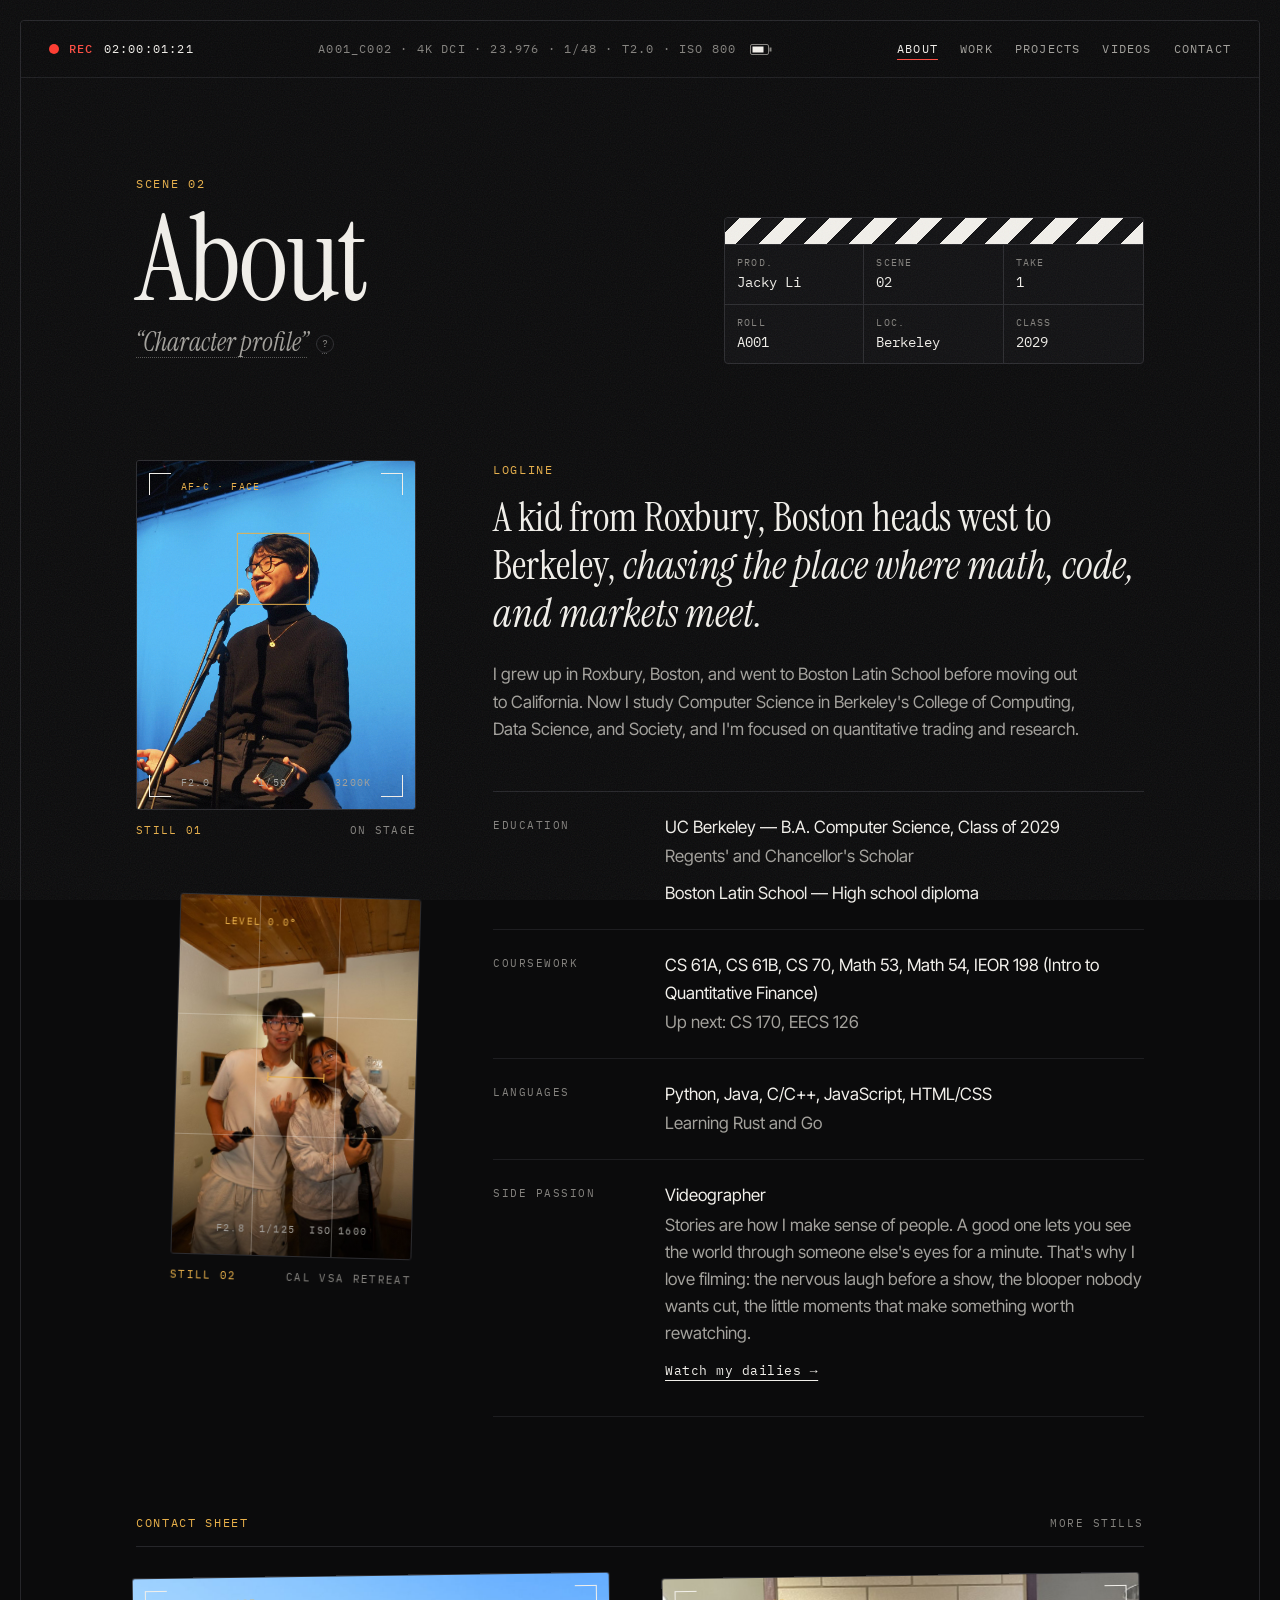
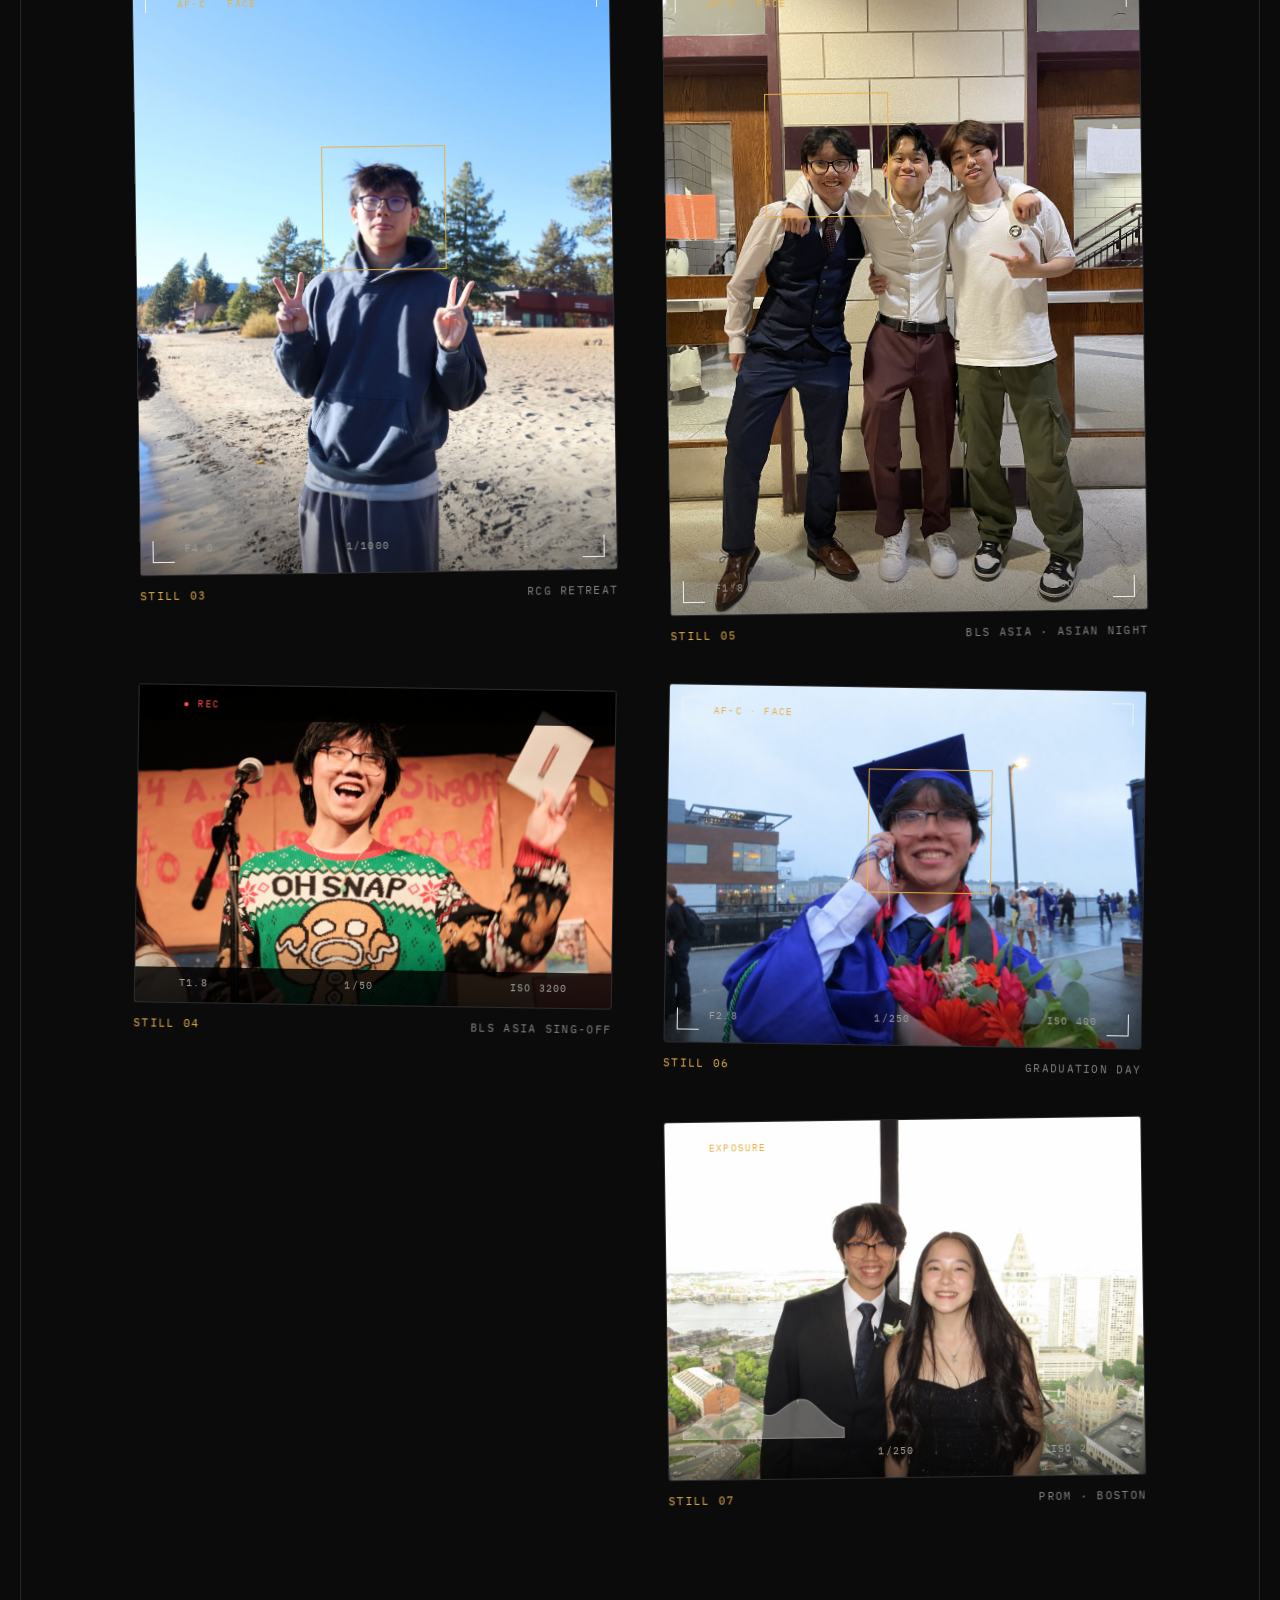
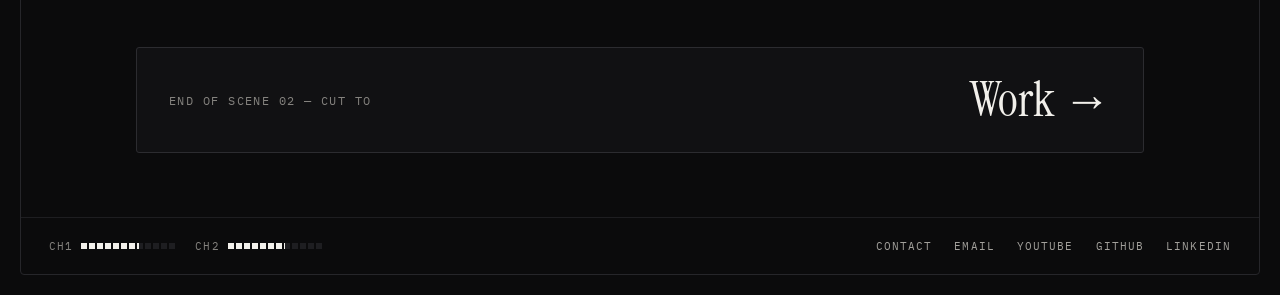
==== about/index.html @ 605c4c5b "Launch jackyhli.com" ====
<!doctype html>
<html lang="en">
<head>
<meta charset="utf-8">
<meta name="viewport" content="width=device-width, initial-scale=1">
<title>About — Jacky Li</title>
<meta name="description" content="Jacky Li — computer science at UC Berkeley, building toward quantitative trading through research, software, and markets.">
<link rel="canonical" href="https://jackyhli.com/about/">
<meta property="og:type" content="website">
<meta property="og:site_name" content="Jacky Li">
<meta property="og:title" content="About — Jacky Li">
<meta property="og:description" content="Jacky Li — computer science at UC Berkeley, building toward quantitative trading through research, software, and markets.">
<meta property="og:url" content="https://jackyhli.com/about/">
<meta property="og:image" content="https://jackyhli.com/assets/img/og.jpg">
<meta name="twitter:card" content="summary_large_image">
<meta name="theme-color" content="#0B0B0C">
<link rel="icon" href="/assets/img/favicon.svg" type="image/svg+xml">
<link rel="apple-touch-icon" href="/assets/img/apple-touch-icon.png">
<link rel="preload" href="/assets/fonts/instrument-serif-latin-400-normal.woff2" as="font" type="font/woff2" crossorigin>
<link rel="preload" href="/assets/fonts/inter-tight-latin-wght-normal.woff2" as="font" type="font/woff2" crossorigin>
<script>document.documentElement.classList.add("js")</script>
<link rel="stylesheet" href="/assets/css/style.css?v=66b57c6b">
<script src="/assets/js/photos.js?v=21fab1f3" defer></script>
<script src="/assets/js/dailies.js?v=c4d9ae60" defer></script>
<script src="/assets/js/main.js?v=ff65e62e" defer></script>
</head>
<body data-scene="02">
<a class="skip" href="#main">Skip to content</a>
<div class="playhead" aria-hidden="true"></div>
<div class="monitor">
<header class="hud hud-top">
<a class="rec" href="/" aria-label="Jacky Li, home"><span class="rec-dot" aria-hidden="true"></span><span class="rec-label">Rec</span><span class="tc" data-timecode aria-hidden="true">02:00:00:00</span></a>
<span class="hud-spec" aria-hidden="true">A001_C002 · 4K DCI · 23.976 · 1/48 · T2.0 · ISO 800 <svg width="22" height="11" viewBox="0 0 22 11" aria-hidden="true"><rect x="0.5" y="0.5" width="18" height="10" rx="1.5" fill="none" stroke="#85837F"></rect><rect x="19.5" y="3.5" width="2" height="4" fill="#85837F"></rect><rect x="2.5" y="2.5" width="11" height="6" fill="#F2F0EB"></rect></svg></span>
<nav class="nav" aria-label="Primary">
<a href="/about/" aria-current="page">About</a>
<a href="/work/">Work</a>
<a href="/projects/">Projects</a>
<a href="/videos/">Videos</a>
<a href="/contact/">Contact</a>
</nav>
<button class="menu-btn" type="button" data-menu-open aria-haspopup="dialog" aria-expanded="false"><span class="menu-icon" aria-hidden="true"></span>Menu</button>
</header>
<dialog class="scene-menu" data-menu aria-label="Site menu">
<div class="sm-bar">
<span class="sm-label"><span class="rec-dot" aria-hidden="true"></span>Scene select</span>
<button class="sm-close" type="button" data-menu-close>Close ✕</button>
</div>
<ul class="sm-list">
<li style="--i: 0"><a href="/"><span class="sm-num">01</span><span class="sm-title">Index</span><span class="sm-sub">Home</span><span class="sm-arrow" aria-hidden="true">→</span></a></li>
<li style="--i: 1"><a href="/about/" aria-current="page"><span class="sm-num">02</span><span class="sm-title">About</span><span class="sm-sub">Now playing</span><span class="sm-arrow" aria-hidden="true">→</span></a></li>
<li style="--i: 2"><a href="/work/"><span class="sm-num">03</span><span class="sm-title">Work</span><span class="sm-sub">Filmography</span><span class="sm-arrow" aria-hidden="true">→</span></a></li>
<li style="--i: 3"><a href="/projects/"><span class="sm-num">04</span><span class="sm-title">Projects</span><span class="sm-sub">Selected reels</span><span class="sm-arrow" aria-hidden="true">→</span></a></li>
<li style="--i: 4"><a href="/videos/"><span class="sm-num">05</span><span class="sm-title">Videos</span><span class="sm-sub">Dailies</span><span class="sm-arrow" aria-hidden="true">→</span></a></li>
<li style="--i: 5"><a href="/contact/"><span class="sm-num">06</span><span class="sm-title">Contact</span><span class="sm-sub">Call sheet</span><span class="sm-arrow" aria-hidden="true">→</span></a></li>
</ul>
<div class="sm-foot contact-links">
<a href="#" data-link="email">Email</a>
<a href="#" data-link="youtube">YouTube</a>
<a href="#" data-link="github">GitHub</a>
<a href="#" data-link="linkedin">LinkedIn</a>
</div>
</dialog>
<main class="page" id="main">
<div class="page-head">
<div>
<p class="kicker">Scene 02</p>
<h1 class="page-title">About</h1>
<p class="page-sub"><span class="term" tabindex="0" aria-describedby="def-character-profile">“Character profile”<span class="term-mark" aria-hidden="true">?</span></span><span class="term-def" role="tooltip" id="def-character-profile"><span class="term-head"><span class="term-word">char·ac·ter pro·file</span> <span class="term-pos">noun · film</span></span><span class="term-body">A writer's background sheet on a character: who they are, where they come from, and what drives them.</span></span></p>
</div>
<section class="slate" aria-label="Slate">
<div class="slate-clapper" aria-hidden="true"></div>
<dl class="slate-grid"><div><dt>Prod.</dt><dd>Jacky Li</dd></div><div><dt>Scene</dt><dd>02</dd></div><div><dt>Take</dt><dd>1</dd></div><div><dt>Roll</dt><dd>A001</dd></div><div><dt>Loc.</dt><dd>Berkeley</dd></div><div><dt>Class</dt><dd>2029</dd></div></dl>
</section>
</div>

<div class="section about-grid">
<div class="portrait-col" data-stills>
<figure class="still">
<div class="viewfinder">
<img src="/assets/img/portrait.jpg" alt="Jacky Li speaking into a microphone on stage" width="960" height="1200">
<div class="corners corners--sm" aria-hidden="true"><span></span><span></span><span></span><span></span></div>
<div class="focus-box" aria-hidden="true" style="left: 49%; top: 31%; width: 26%"></div>
<span class="vf-tag" aria-hidden="true">AF-C · Face</span>
<span class="vf-bar" aria-hidden="true"><span>F2.0</span><span>1/50</span><span>3200K</span></span>
</div>
<figcaption class="still-cap"><span>Still 01</span><span>On stage</span></figcaption>
</figure>
</div>

<div class="bio">
<p class="kicker">Logline</p>
<p class="logline">A kid from Roxbury, Boston heads west to Berkeley, <em>chasing the place where math, code, and markets meet.</em></p>
<p class="bio-body">I grew up in Roxbury, Boston, and went to Boston Latin School before moving out to California. Now I study Computer Science in Berkeley's College of Computing, Data Science, and Society, and I'm focused on quantitative trading and research.</p>

<div class="sheet" style="margin-top: 48px">
<div class="sheet-row">
<p class="label">Education</p>
<div>
<p>UC Berkeley — B.A. Computer Science, Class of 2029</p>
<p class="muted">Regents' and Chancellor's Scholar</p>
<p class="gap">Boston Latin School — High school diploma</p>
</div>
</div>
<div class="sheet-row">
<p class="label">Coursework</p>
<div>
<p>CS 61A, CS 61B, CS 70, Math 53, Math 54, IEOR 198 (Intro to Quantitative Finance)</p>
<p class="muted">Up next: CS 170, EECS 126</p>
</div>
</div>
<div class="sheet-row">
<p class="label">Languages</p>
<div>
<p>Python, Java, C/C++, JavaScript, HTML/CSS</p>
<p class="muted">Learning Rust and Go</p>
</div>
</div>
<div class="sheet-row">
<p class="label">Side passion</p>
<div>
<p>Videographer</p>
<p class="muted">Stories are how I make sense of people. A good one lets you see the world through someone else's eyes for a minute. That's why I love filming: the nervous laugh before a show, the blooper nobody wants cut, the little moments that make something worth rewatching.</p>
<p><a class="link-arrow" href="/videos/">Watch my dailies →</a> <a class="link-arrow" href="#" data-link="reel" style="margin-left: 20px">Reel →</a></p>
</div>
</div>
</div>
</div>
</div>

<section class="section contact-sheet" data-sheet hidden aria-labelledby="sheet-title">
<div class="sheet-head"><p class="kicker" id="sheet-title">Contact sheet</p><p class="label">More stills</p></div>
<div class="sheet-grid" data-sheet-grid></div>
</section>

<a class="cut" href="/work/">
<span class="label">End of scene 02 — cut to</span>
<span class="serif">Work →</span>
</a>
</main>
<footer class="hud hud-bottom">
<div class="meters" aria-hidden="true">
<span class="meter">CH1<span class="meter-track"></span></span>
<span class="meter">CH2<span class="meter-track"></span></span>
</div>
<div class="contact-links">
<a href="/contact/">Contact</a>
<a href="#" data-link="email">Email</a>
<a href="#" data-link="youtube">YouTube</a>
<a href="#" data-link="github">GitHub</a>
<a href="#" data-link="linkedin">LinkedIn</a>
</div>
</footer>
</div>
</body>
</html>
---- assets/css/style.css ----
/* ==========================================================================
   jackyhli.com — camera monitor theme
   One stylesheet for every page. Colors and fonts live in :root.
   ========================================================================== */

/* Fonts are self-hosted (assets/fonts) so the site makes no third-party requests. */
@font-face { font-family: "Instrument Serif"; font-style: normal; font-weight: 400; font-display: swap; src: url("/assets/fonts/instrument-serif-latin-400-normal.woff2") format("woff2"); }
@font-face { font-family: "Instrument Serif"; font-style: italic; font-weight: 400; font-display: swap; src: url("/assets/fonts/instrument-serif-latin-400-italic.woff2") format("woff2"); }
@font-face { font-family: "Inter Tight"; font-style: normal; font-weight: 100 900; font-display: swap; src: url("/assets/fonts/inter-tight-latin-wght-normal.woff2") format("woff2"); }
@font-face { font-family: "IBM Plex Mono"; font-style: normal; font-weight: 400; font-display: swap; src: url("/assets/fonts/ibm-plex-mono-latin-400-normal.woff2") format("woff2"); }
@font-face { font-family: "IBM Plex Mono"; font-style: normal; font-weight: 500; font-display: swap; src: url("/assets/fonts/ibm-plex-mono-latin-500-normal.woff2") format("woff2"); }

:root {
  --bg: #0B0B0C;
  --panel: #111113;
  --panel-2: #141416;
  --line: #1E1E21;
  --line-2: #26262A;
  --line-3: #2C2C30;
  --text: #F2F0EB;
  --muted: #A3A19C;
  --dim: #85837F;
  --faint: #6E6C68;
  --rec: #FF3B30;
  --rec-text: #FF4D42;
  --amber: #E8B04A;
  --guide: rgba(242, 240, 235, 0.06);

  --serif: "Instrument Serif", "Times New Roman", serif;
  --sans: "Inter Tight", system-ui, -apple-system, "Segoe UI", sans-serif;
  --mono: "IBM Plex Mono", ui-monospace, "SF Mono", Menlo, monospace;

  --pad-x: clamp(14px, 3vw, 28px);
  --bezel: clamp(8px, 1.6vw, 20px);
}

*, *::before, *::after { box-sizing: border-box; }

html { -webkit-text-size-adjust: 100%; }

body {
  margin: 0;
  min-height: 100vh;
  min-height: 100dvh;
  padding: var(--bezel);
  display: flex;
  flex-direction: column;
  background: var(--bg);
  color: var(--text);
  font-family: var(--sans);
  font-size: 1.0625rem;
  line-height: 1.6;
  -webkit-font-smoothing: antialiased;
}

/* Film grain over the whole viewport */
body::after {
  content: "";
  position: fixed;
  inset: 0;
  pointer-events: none;
  z-index: 50;
  opacity: 0.07;
  background-image: url("data:image/svg+xml,%3Csvg xmlns='http://www.w3.org/2000/svg' width='240' height='240'%3E%3Cfilter id='n'%3E%3CfeTurbulence type='fractalNoise' baseFrequency='0.85' numOctaves='2' stitchTiles='stitch'/%3E%3C/filter%3E%3Crect width='100%25' height='100%25' filter='url(%23n)'/%3E%3C/svg%3E");
}

a { color: var(--text); }
a:hover { color: var(--rec-text); }
a:focus-visible { outline: 2px solid var(--amber); outline-offset: 3px; }

img, svg { display: block; max-width: 100%; }

p { margin: 0; }

[hidden] { display: none !important; }

.skip {
  position: absolute;
  left: -9999px;
  top: 0;
  z-index: 100;
  padding: 10px 14px;
  background: var(--text);
  color: var(--bg);
  font-family: var(--mono);
  font-size: 0.8125rem;
}
.skip:focus { left: 12px; top: 12px; }

/* ---------- Shared type ---------- */

.mono {
  font-family: var(--mono);
  font-size: 0.75rem;
  letter-spacing: 0.1em;
  text-transform: uppercase;
}
.label { font-family: var(--mono); font-size: 0.6875rem; letter-spacing: 0.14em; text-transform: uppercase; color: var(--dim); }
.kicker { font-family: var(--mono); font-size: 0.75rem; letter-spacing: 0.14em; text-transform: uppercase; color: var(--amber); }
.serif { font-family: var(--serif); font-weight: 400; }
.muted { color: var(--muted); }
em, .it { font-style: italic; }

.link-arrow {
  display: inline-flex;
  align-items: center;
  min-height: 44px;
  font-family: var(--mono);
  font-size: 0.8125rem;
  letter-spacing: 0.04em;
  text-underline-offset: 5px;
}

/* ---------- Monitor frame ---------- */

.monitor {
  position: relative;
  flex: 1;
  display: flex;
  flex-direction: column;
  border: 1px solid var(--line-2);
  border-radius: 4px;
  background: var(--bg);
}
.monitor--home {
  background: radial-gradient(ellipse at 50% 45%, #18181B 0%, var(--bg) 72%);
}

/* ---------- HUD bars ---------- */

.hud {
  display: flex;
  flex-wrap: wrap;
  justify-content: space-between;
  align-items: center;
  gap: 0 24px;
  padding: 6px var(--pad-x);
  font-family: var(--mono);
  font-size: 0.75rem;
  letter-spacing: 0.1em;
  text-transform: uppercase;
}
.hud-top { border-bottom: 1px solid var(--line); }
.hud-bottom { margin-top: auto; border-top: 1px solid var(--line); font-size: 0.6875rem; color: var(--dim); }

.rec {
  display: inline-flex;
  align-items: center;
  gap: 10px;
  min-height: 44px;
  text-decoration: none;
}
.rec-dot {
  width: 10px;
  height: 10px;
  border-radius: 50%;
  background: var(--rec);
  animation: rec-blink 1.2s steps(1) infinite;
}
.rec-label { color: var(--rec-text); font-weight: 500; }
.tc { font-variant-numeric: tabular-nums; }

.hud-spec { display: inline-flex; align-items: center; gap: 14px; color: var(--dim); }

.nav { display: flex; flex-wrap: wrap; gap: 0 22px; }
.nav a, .contact-links a {
  display: inline-flex;
  align-items: center;
  min-height: 44px;
  color: var(--muted);
  text-decoration: none;
}
.nav a:hover, .contact-links a:hover { color: var(--rec-text); }
.nav a[aria-current="page"] {
  color: var(--text);
  text-decoration: underline;
  text-decoration-color: var(--rec-text);
  text-underline-offset: 6px;
}

.contact-links { display: flex; flex-wrap: wrap; gap: 0 22px; }

.meters { display: flex; align-items: center; gap: 18px; }
.meter { display: inline-flex; align-items: center; gap: 8px; }
.meter-track {
  position: relative;
  width: 96px;
  height: 6px;
  background: var(--line);
  overflow: hidden;
}
.meter-track::before {
  content: "";
  position: absolute;
  inset: 0 auto 0 0;
  width: 60%;
  background: var(--text);
  animation: meter 1.6s ease-in-out infinite alternate;
}
.meter + .meter .meter-track::before { animation-duration: 1.3s; animation-delay: 0.4s; }
.meter-track::after {
  content: "";
  position: absolute;
  inset: 0;
  background: repeating-linear-gradient(90deg, transparent 0 6px, var(--bg) 6px 8px);
}

/* ---------- Home: the stage ---------- */

.stage {
  position: relative;
  flex: 1;
  display: flex;
  flex-direction: column;
  justify-content: center;
  align-items: center;
  text-align: center;
  min-height: 540px;
  padding: clamp(64px, 11vh, 128px) clamp(24px, 6vw, 96px);
}
.thirds {
  position: absolute;
  inset: 0;
  pointer-events: none;
  background:
    linear-gradient(to right, transparent calc(33.333% - 0.5px), var(--guide) calc(33.333% - 0.5px), var(--guide) calc(33.333% + 0.5px), transparent calc(33.333% + 0.5px)),
    linear-gradient(to right, transparent calc(66.666% - 0.5px), var(--guide) calc(66.666% - 0.5px), var(--guide) calc(66.666% + 0.5px), transparent calc(66.666% + 0.5px)),
    linear-gradient(to bottom, transparent calc(33.333% - 0.5px), var(--guide) calc(33.333% - 0.5px), var(--guide) calc(33.333% + 0.5px), transparent calc(33.333% + 0.5px)),
    linear-gradient(to bottom, transparent calc(66.666% - 0.5px), var(--guide) calc(66.666% - 0.5px), var(--guide) calc(66.666% + 0.5px), transparent calc(66.666% + 0.5px));
}
.title-safe {
  position: absolute;
  inset: 9% 8%;
  border: 1px dashed rgba(242, 240, 235, 0.12);
  pointer-events: none;
}
.title-safe::before {
  content: "Title safe";
  position: absolute;
  top: 8px;
  left: 10px;
  font-family: var(--mono);
  font-size: 0.625rem;
  letter-spacing: 0.12em;
  text-transform: uppercase;
  color: var(--faint);
}

/* Viewfinder corner marks (stage, portrait) */
.corners { position: absolute; inset: 20px; pointer-events: none; }
.corners span {
  position: absolute;
  width: 36px;
  height: 36px;
  border: 0 solid var(--text);
}
.corners span:nth-child(1) { top: 0; left: 0; border-top-width: 2px; border-left-width: 2px; }
.corners span:nth-child(2) { top: 0; right: 0; border-top-width: 2px; border-right-width: 2px; }
.corners span:nth-child(3) { bottom: 0; left: 0; border-bottom-width: 2px; border-left-width: 2px; }
.corners span:nth-child(4) { bottom: 0; right: 0; border-bottom-width: 2px; border-right-width: 2px; }
.corners--sm { inset: 12px; }
.corners--sm span { width: 22px; height: 22px; border-width: 0; }
.corners--sm span:nth-child(1) { border-top-width: 1.5px; border-left-width: 1.5px; }
.corners--sm span:nth-child(2) { border-top-width: 1.5px; border-right-width: 1.5px; }
.corners--sm span:nth-child(3) { border-bottom-width: 1.5px; border-left-width: 1.5px; }
.corners--sm span:nth-child(4) { border-bottom-width: 1.5px; border-right-width: 1.5px; }

.hero { position: relative; display: flex; flex-direction: column; align-items: center; }
.hero h1 {
  margin: 20px 0 0;
  font-family: var(--serif);
  font-weight: 400;
  font-size: clamp(4.25rem, 16vw, 11.5rem);
  line-height: 0.88;
  letter-spacing: -0.02em;
}
.subtitle {
  display: inline-block;
  margin-top: 36px;
  padding: 6px 14px;
  max-width: 620px;
  background: rgba(0, 0, 0, 0.75);
  font-size: clamp(1rem, 2.2vw, 1.25rem);
  line-height: 1.5;
}
.hero .now { margin-top: 22px; color: var(--dim); }

/* ---------- Filmstrip nav ---------- */

.filmstrip {
  border-top: 1px solid var(--line);
  background: var(--panel);
  padding: 0 var(--pad-x);
}
.sprockets {
  height: 9px;
  margin: 10px 0;
  background: repeating-linear-gradient(90deg, var(--line-3) 0 12px, transparent 12px 26px);
}
.frames {
  display: grid;
  grid-template-columns: repeat(auto-fit, minmax(220px, 1fr));
  gap: 10px;
}
.frame {
  display: flex;
  flex-direction: column;
  justify-content: space-between;
  gap: 20px;
  min-height: 124px;
  padding: 14px 16px;
  background: var(--bg);
  border: 1px solid var(--line-3);
  border-radius: 3px;
  text-decoration: none;
  transition: border-color 0.2s, background-color 0.2s;
}
.frame:hover { border-color: var(--rec-text); background: var(--panel-2); color: var(--text); }
.frame-meta { display: flex; justify-content: space-between; font-family: var(--mono); font-size: 0.6875rem; letter-spacing: 0.1em; color: var(--dim); }
.frame-title { font-family: var(--serif); font-size: 2.25rem; line-height: 1; }
.frame-sub { display: block; margin-top: 4px; font-family: var(--mono); font-size: 0.75rem; color: var(--muted); }

/* ---------- Inner pages ---------- */

.page {
  width: 100%;
  max-width: 1120px;
  margin: 0 auto;
  padding: clamp(48px, 8vw, 96px) clamp(20px, 5vw, 56px) 64px;
}
.page-head {
  display: flex;
  flex-wrap: wrap;
  justify-content: space-between;
  align-items: flex-end;
  gap: 40px;
}
.page-head > div:first-child { flex: 1 1 320px; }
.page-title {
  margin: 12px 0 0;
  font-family: var(--serif);
  font-weight: 400;
  font-size: clamp(3.75rem, 11vw, 7.5rem);
  line-height: 0.9;
  letter-spacing: -0.02em;
}
.page-sub { margin-top: 10px; font-family: var(--serif); font-style: italic; font-size: 1.6rem; color: var(--muted); }

.section { margin-top: clamp(56px, 8vw, 96px); }
.section-title {
  margin: 12px 0 0;
  font-family: var(--serif);
  font-weight: 400;
  font-size: clamp(2.5rem, 6vw, 4rem);
  line-height: 1;
}

/* Clapperboard slate */
.slate {
  flex: 0 1 420px;
  min-width: 0;
  border: 1px solid var(--line-3);
  border-radius: 4px;
  overflow: hidden;
  background: var(--panel);
}
.slate-clapper {
  height: 26px;
  background: repeating-linear-gradient(-45deg, var(--text) 0 16px, var(--panel) 16px 32px);
  transform-origin: left bottom;
}
.slate-grid {
  display: grid;
  grid-template-columns: repeat(3, minmax(0, 1fr));
  border-top: 1px solid var(--line-3);
  margin: 0;
  font-family: var(--mono);
}
.slate-grid div { padding: 10px 12px; border-right: 1px solid var(--line-3); border-bottom: 1px solid var(--line-3); }
.slate-grid div:nth-child(3n) { border-right: 0; }
.slate-grid div:nth-last-child(-n+3) { border-bottom: 0; }
.slate-grid dt { font-size: 0.625rem; letter-spacing: 0.12em; text-transform: uppercase; color: var(--dim); }
.slate-grid dd { margin: 0; font-size: 0.875rem; }

/* Labelled rows (call sheet) */
.sheet { border-top: 1px solid var(--line-2); }
.sheet-row {
  display: flex;
  flex-wrap: wrap;
  gap: 6px 32px;
  padding: 22px 0;
  border-bottom: 1px solid var(--line);
}
.sheet-row > .label { flex: 0 0 140px; padding-top: 3px; }
.sheet-row > div { flex: 999 1 300px; min-width: 0; }
.sheet-row p + p { margin-top: 2px; }
.sheet-row p.gap { margin-top: 10px; }

/* About */
.about-grid { display: flex; flex-wrap: wrap; gap: 48px clamp(40px, 6vw, 80px); }
.about-grid > .portrait-col { flex: 1 1 280px; max-width: 400px; }
.about-grid > .bio { flex: 999 1 440px; min-width: 0; }

.viewfinder {
  position: relative;
  aspect-ratio: 4 / 5;
  background: var(--panel-2);
  border: 1px solid var(--line-3);
  border-radius: 3px;
  overflow: hidden;
}
.viewfinder img { position: absolute; inset: 0; width: 100%; height: 100%; object-fit: cover; }
.viewfinder .focus-box {
  position: absolute;
  left: 50%;
  top: 40%;
  width: 36%;
  aspect-ratio: 1 / 1;
  transform: translate(-50%, -50%);
  border: 1.5px solid var(--amber);
}
.viewfinder .vf-tag, .viewfinder .vf-bar, .viewfinder .vf-empty {
  position: absolute;
  font-family: var(--mono);
  font-size: 0.625rem;
  letter-spacing: 0.12em;
  text-transform: uppercase;
}
.viewfinder .vf-tag { top: 18px; left: 44px; color: var(--amber); }
.viewfinder .vf-empty { left: 0; right: 0; top: 64%; text-align: center; font-size: 0.75rem; color: var(--dim); }
.viewfinder .vf-bar { left: 44px; right: 44px; bottom: 18px; display: flex; justify-content: space-between; color: var(--muted); }
.viewfinder > *:not(img) { z-index: 1; }

.logline { margin-top: 14px; font-family: var(--serif); font-size: clamp(1.75rem, 3.4vw, 2.5rem); line-height: 1.2; }
.bio-body { margin-top: 24px; max-width: 600px; color: var(--muted); }

/* Work: credits */
.credits { border-top: 1px solid var(--line-2); }
.credit {
  display: flex;
  flex-wrap: wrap;
  align-items: baseline;
  gap: 8px 32px;
  padding: 30px 0;
  border-bottom: 1px solid var(--line);
}
.credit-date { flex: 0 0 150px; font-family: var(--mono); font-size: 0.75rem; letter-spacing: 0.08em; color: var(--amber); }
.credit-body { flex: 999 1 380px; min-width: 0; }
.credit-org { margin-top: 6px; font-family: var(--serif); font-size: clamp(1.9rem, 3.6vw, 2.6rem); line-height: 1.05; }
.credit-body .muted { margin-top: 10px; }

/* Work: laurels */
.laurels {
  margin-top: 40px;
  display: grid;
  grid-template-columns: repeat(auto-fit, minmax(230px, 1fr));
  gap: 16px;
}
.laurel {
  position: relative;
  height: 210px;
  display: flex;
  flex-direction: column;
  justify-content: center;
  align-items: center;
  text-align: center;
  padding: 0 calc(50% - 62px);
  background: var(--panel) url("/assets/img/laurel.svg") center / 250px 175px no-repeat;
  border: 1px solid var(--line);
  border-radius: 3px;
}
.laurel .kicker { font-size: 0.625rem; }
.laurel-name { margin-top: 6px; font-family: var(--serif); font-size: 1.15rem; line-height: 1.1; }
@media (max-width: 560px) {
  .laurels { grid-template-columns: repeat(2, minmax(0, 1fr)); gap: 10px; margin-top: 28px; }
  .laurel { height: 150px; padding: 0 calc(50% - 46px); background-size: min(176px, 100%) auto; }
  .laurel .kicker { font-size: 0.5625rem; letter-spacing: 0.1em; }
  .laurel-name { font-size: 0.95rem; }
}
@media (max-width: 360px) {
  .laurel { height: 132px; padding: 0 calc(50% - 38px); background-size: 112% auto; }
  .laurel .kicker { font-size: 0.5rem; letter-spacing: 0.06em; }
  .laurel-name { font-size: 0.8rem; margin-top: 4px; }
}

/* Projects: clips */
.clips {
  display: grid;
  grid-template-columns: repeat(auto-fit, minmax(min(100%, 420px), 1fr));
  gap: 56px 32px;
}
.clip { display: flex; flex-direction: column; gap: 18px; }
.clip-thumb {
  position: relative;
  aspect-ratio: 16 / 9;
  background: var(--panel);
  border: 1px solid var(--line-3);
  border-radius: 3px;
  overflow: hidden;
}
.clip-thumb img { position: absolute; inset: 0; width: 100%; height: 100%; object-fit: cover; }
.clip-id, .clip-tag {
  position: absolute;
  top: 12px;
  z-index: 1;
  font-family: var(--mono);
  font-size: 0.625rem;
  letter-spacing: 0.12em;
  text-transform: uppercase;
  color: var(--muted);
}
.clip-id { left: 14px; }
.clip-tag { right: 14px; display: inline-flex; align-items: center; gap: 6px; }
.clip-tag::before { content: ""; width: 6px; height: 6px; border-radius: 50%; background: var(--amber); }
.clip-tag--live::before { background: var(--rec-text); }
.clip-tag--build::before { background: var(--text); }
.clip h2 { margin: 8px 0 0; font-family: var(--serif); font-weight: 400; font-size: clamp(1.9rem, 3vw, 2.4rem); line-height: 1.05; }
.clip .muted { margin-top: 10px; }

/* "Cut to" next-page bar */
.cut {
  margin-top: 96px;
  display: flex;
  flex-wrap: wrap;
  justify-content: space-between;
  align-items: center;
  gap: 8px 24px;
  padding: 28px clamp(20px, 3vw, 32px);
  background: var(--panel);
  border: 1px solid var(--line-3);
  border-radius: 3px;
  text-decoration: none;
  transition: border-color 0.2s, background-color 0.2s;
}
.cut:hover { border-color: var(--rec-text); background: var(--panel-2); color: var(--text); }
.cut .label { font-size: 0.75rem; letter-spacing: 0.12em; }
.cut .serif { font-size: clamp(2rem, 4vw, 3rem); line-height: 1; }

/* 404: no signal */
.no-signal {
  flex: 1;
  display: flex;
  flex-direction: column;
  justify-content: center;
  align-items: center;
  text-align: center;
  gap: 28px;
  padding: 64px var(--pad-x);
}
.bars {
  width: min(100%, 720px);
  aspect-ratio: 16 / 7;
  display: grid;
  grid-template-columns: repeat(7, 1fr);
  grid-template-rows: 3fr 1fr;
  border: 1px solid var(--line-3);
}
.bars span:nth-child(1) { background: #C0C0C0; }
.bars span:nth-child(2) { background: #C0C000; }
.bars span:nth-child(3) { background: #00C0C0; }
.bars span:nth-child(4) { background: #00C000; }
.bars span:nth-child(5) { background: #C000C0; }
.bars span:nth-child(6) { background: #C00000; }
.bars span:nth-child(7) { background: #0000C0; }
.bars span:nth-child(n+8) { background: #131315; }
.bars span:nth-child(9), .bars span:nth-child(11), .bars span:nth-child(13) { background: #1F1F22; }
.no-signal h1 { margin: 0; font-family: var(--serif); font-weight: 400; font-size: clamp(3rem, 9vw, 6rem); line-height: 0.95; }

/* ---------- Motion ---------- */

@keyframes rec-blink { 0%, 49% { opacity: 1; } 50%, 100% { opacity: 0.15; } }
@keyframes meter { 0% { width: 38%; } 35% { width: 70%; } 60% { width: 52%; } 100% { width: 84%; } }
@keyframes clap { 0% { transform: rotate(-14deg); } 60% { transform: rotate(2deg); } 100% { transform: rotate(0); } }

.slate-clapper { animation: clap 0.6s cubic-bezier(.3, 1.4, .5, 1) 0.2s both; }


/* ---------- Small screens ---------- */

@media (max-width: 720px) {
  .hud-spec, .meters { display: none; }
  .stage { min-height: 480px; }
  .title-safe { inset: 7% 6%; }
  .corners { inset: 12px; }
  .corners span { width: 24px; height: 24px; }
  .cut { margin-top: 72px; }
}

/* ---------- Contact ---------- */

.contact-grid { display: flex; flex-wrap: wrap; align-items: flex-start; gap: 56px clamp(40px, 6vw, 80px); }
.contact-info { flex: 1 1 320px; min-width: 0; }
.contact-info .sheet-row > .label { flex-basis: 110px; }
.contact-info .sheet-row > div { flex-basis: 220px; }
.sheet--compact .sheet-row { flex-wrap: nowrap; gap: 16px; padding: 12px 0; align-items: baseline; }
.sheet--compact .sheet-row > .label { flex: 0 0 76px; padding-top: 0; }
.sheet--compact .sheet-row > div { flex: 1 1 auto; }
.inline-links { display: flex; flex-wrap: wrap; gap: 4px 18px; }
.sheet--compact a { color: var(--text); text-decoration: underline; text-decoration-color: var(--line-3); text-underline-offset: 3px; transition: text-decoration-color 0.2s, color 0.2s; }
.sheet--compact a:hover { color: var(--amber); text-decoration-color: var(--amber); }

.take {
  flex: 999 1 460px;
  min-width: 0;
  background: var(--panel);
  border: 1px solid var(--line-3);
  border-radius: 4px;
  overflow: hidden;
}
.take-bar {
  display: flex;
  justify-content: space-between;
  align-items: center;
  padding: 12px 20px;
  border-bottom: 1px solid var(--line-3);
  font-family: var(--mono);
  font-size: 0.6875rem;
  letter-spacing: 0.12em;
  text-transform: uppercase;
  color: var(--dim);
}
.take-state { display: inline-flex; align-items: center; gap: 8px; }
.take-dot { width: 8px; height: 8px; border-radius: 50%; background: var(--faint); }
.take[data-state="sending"] .take-dot { background: var(--rec); animation: rec-blink 0.8s steps(1) infinite; }
.take[data-state="sending"] .take-state { color: var(--rec-text); }
.take[data-state="sent"] .take-dot { background: var(--amber); }
.take[data-state="sent"] .take-state { color: var(--amber); }

.take-body { display: flex; flex-direction: column; gap: 20px; padding: clamp(20px, 3vw, 32px); }
.field-row { display: grid; grid-template-columns: repeat(auto-fit, minmax(200px, 1fr)); gap: 20px; }
.field { display: flex; flex-direction: column; gap: 8px; }
.field label {
  font-family: var(--mono);
  font-size: 0.6875rem;
  letter-spacing: 0.14em;
  text-transform: uppercase;
  color: var(--muted);
}
.field input, .field select, .field textarea {
  width: 100%;
  min-height: 48px;
  padding: 12px 14px;
  background: var(--bg);
  color: var(--text);
  border: 1px solid var(--line-3);
  border-radius: 2px;
  font-family: var(--sans);
  font-size: 1rem;
  line-height: 1.5;
  transition: border-color 0.15s, box-shadow 0.15s;
}
.field textarea { resize: vertical; min-height: 150px; }
.field select {
  appearance: none;
  -webkit-appearance: none;
  padding-right: 40px;
  background-image: url("data:image/svg+xml,%3Csvg xmlns='http://www.w3.org/2000/svg' width='12' height='8' viewBox='0 0 12 8'%3E%3Cpath d='M1 1l5 5 5-5' fill='none' stroke='%23A3A19C' stroke-width='1.5'/%3E%3C/svg%3E");
  background-repeat: no-repeat;
  background-position: right 16px center;
}
.field input:focus, .field select:focus, .field textarea:focus {
  outline: none;
  border-color: var(--amber);
  box-shadow: 0 0 0 3px rgba(232, 176, 74, 0.18);
}
.field input[aria-invalid="true"], .field textarea[aria-invalid="true"] { border-color: var(--rec-text); }

.hp { position: absolute; left: -9999px; width: 1px; height: 1px; overflow: hidden; }

.take-actions { display: flex; flex-wrap: wrap; align-items: center; gap: 12px 20px; }
.btn-roll {
  display: inline-flex;
  align-items: center;
  gap: 10px;
  min-height: 52px;
  padding: 0 24px;
  background: var(--text);
  color: var(--bg);
  border: 0;
  border-radius: 2px;
  font-family: var(--mono);
  font-size: 0.8125rem;
  font-weight: 500;
  letter-spacing: 0.1em;
  text-transform: uppercase;
  cursor: pointer;
  transition: background-color 0.15s, color 0.15s;
}
.btn-roll:hover { background: var(--rec-text); color: var(--text); }
.btn-roll:focus-visible { outline: 2px solid var(--amber); outline-offset: 3px; }
.btn-roll:disabled { opacity: 0.6; cursor: progress; }
.btn-dot { width: 8px; height: 8px; border-radius: 50%; background: var(--rec); }
.btn-roll:hover .btn-dot { background: var(--text); }

.form-status { font-family: var(--mono); font-size: 0.8125rem; color: var(--muted); }
.form-status[data-tone="ok"] { color: var(--amber); }
.form-status[data-tone="error"] { color: var(--rec-text); }
.form-status a { color: inherit; }

/* ---------- Videos (dailies) ---------- */

.dailies-block { margin-top: 64px; }
.dailies-head { display: flex; flex-wrap: wrap; justify-content: space-between; align-items: baseline; gap: 4px 24px; margin-bottom: 20px; }

.dailies-grid {
  display: grid;
  grid-template-columns: repeat(auto-fill, minmax(min(100%, 320px), 1fr));
  gap: 40px 24px;
}

.daily { display: flex; flex-direction: column; gap: 14px; text-decoration: none; color: var(--text); }
.daily:hover { color: var(--text); }
.daily-thumb {
  position: relative;
  display: block;
  aspect-ratio: 16 / 9;
  background: var(--panel);
  border: 1px solid var(--line-3);
  border-radius: 3px;
  overflow: hidden;
  transition: border-color 0.2s;
}
.daily--short .daily-thumb { aspect-ratio: var(--ar, 0.5625); }
.daily:hover .daily-thumb, .daily:focus-visible .daily-thumb { border-color: var(--rec-text); }
.daily-thumb img {
  position: absolute;
  inset: 0;
  width: 100%;
  height: 100%;
  object-fit: cover;
  transition: transform 0.4s ease, filter 0.4s ease;
  filter: saturate(0.9);
}
.daily:hover .daily-thumb img { transform: scale(1.03); filter: saturate(1); }
.daily-thumb::after {
  content: "";
  position: absolute;
  inset: 0;
  background: linear-gradient(to bottom, rgba(0, 0, 0, 0.55), transparent 30%, transparent 75%, rgba(0, 0, 0, 0.4));
  pointer-events: none;
}
.daily-ph {
  position: absolute;
  inset: 0;
  display: flex;
  align-items: center;
  justify-content: center;
  background: repeating-linear-gradient(-45deg, var(--panel) 0 14px, var(--panel-2) 14px 28px);
}
.daily-ph-name { font-family: var(--serif); font-style: italic; font-size: 1.75rem; color: var(--muted); }
.daily-id, .daily-plat {
  position: absolute;
  top: 10px;
  z-index: 1;
  font-family: var(--mono);
  font-size: 0.625rem;
  letter-spacing: 0.12em;
  text-transform: uppercase;
  color: var(--text);
}
.daily-id { left: 12px; }
.daily-plat { right: 12px; display: inline-flex; align-items: center; gap: 6px; }
.daily-plat::before { content: ""; width: 6px; height: 6px; border-radius: 50%; background: var(--rec); }
.daily-play {
  position: absolute;
  left: 50%;
  top: 50%;
  z-index: 1;
  width: 56px;
  height: 56px;
  transform: translate(-50%, -50%) scale(0.9);
  border: 1.5px solid var(--text);
  border-radius: 50%;
  background: rgba(0, 0, 0, 0.45);
  opacity: 0;
  transition: opacity 0.2s, transform 0.2s;
}
.daily-play::before {
  content: "";
  position: absolute;
  left: 22px;
  top: 18px;
  border-style: solid;
  border-width: 10px 0 10px 16px;
  border-color: transparent transparent transparent var(--text);
}
.daily:hover .daily-play, .daily:focus-visible .daily-play { opacity: 1; transform: translate(-50%, -50%) scale(1); }
@media (hover: none) { .daily-play { opacity: 0.85; transform: translate(-50%, -50%) scale(1); } }

.daily-meta { display: flex; flex-direction: column; gap: 6px; }
.daily-title { font-family: var(--serif); font-size: 1.6rem; line-height: 1.1; }
.daily--short .daily-title { font-size: 1.2rem; }

/* Short form: a horizontally scrolling film strip */
.reel-strip { background: var(--panel); border: 1px solid var(--line); border-radius: 3px; padding: 0 16px; }
.reel-row {
  --reel-h: clamp(300px, 80vw, 400px);
  display: flex;
  align-items: flex-start;
  gap: 16px;
  overflow-x: auto;
  scroll-snap-type: x mandatory;
  padding: 6px 2px 14px;
  scrollbar-width: thin;
  scrollbar-color: var(--line-3) transparent;
}
.reel-row .daily { flex: none; width: calc(var(--reel-h) * var(--ar, 0.5625)); min-width: 170px; scroll-snap-align: start; }

.dailies-empty {
  position: relative;
  margin-top: 56px;
  padding: clamp(48px, 8vw, 96px) clamp(24px, 6vw, 64px);
  text-align: center;
  background: var(--panel);
  border: 1px solid var(--line-3);
  border-radius: 3px;
}
.dailies-empty .logline { margin: 14px auto 10px; max-width: 520px; }

/* Player */
.screening {
  width: min(1100px, 94vw, calc((92vh - 60px) * var(--ar, 1.7778)));
  max-height: 92vh;
  padding: 0;
  background: var(--bg);
  color: var(--text);
  border: 1px solid var(--line-3);
  border-radius: 4px;
}
.screening::backdrop { background: rgba(0, 0, 0, 0.88); }
.screening-bar {
  display: flex;
  justify-content: space-between;
  align-items: center;
  gap: 16px;
  padding: 4px 6px 4px 18px;
  border-bottom: 1px solid var(--line-3);
  font-family: var(--mono);
  font-size: 0.75rem;
  letter-spacing: 0.1em;
  text-transform: uppercase;
}
.screening-title { overflow: hidden; text-overflow: ellipsis; white-space: nowrap; }
.screening-title::before { content: "● "; color: var(--rec-text); }
.screening-close {
  min-height: 44px;
  padding: 0 14px;
  background: transparent;
  color: var(--muted);
  border: 0;
  font: inherit;
  letter-spacing: inherit;
  text-transform: inherit;
  cursor: pointer;
}
.screening-close:hover { color: var(--rec-text); }
.screening-frame { aspect-ratio: var(--ar, 1.7778); background: #000; }
.screening-frame iframe { display: block; width: 100%; height: 100%; border: 0; }

/* ==========================================================================
   Cinematics: page cuts, focus pulls, cursor tracking, reveals.
   Everything here animates only transform, opacity or filter.
   ========================================================================== */

/* Page-to-page "cut" (browsers without view transitions just navigate normally) */
@view-transition { navigation: auto; }
::view-transition-old(root) { animation: vt-out 0.16s ease-in both; }
::view-transition-new(root) { animation: vt-in 0.34s ease-out both; }
@keyframes vt-out { to { opacity: 0; filter: brightness(2.4) blur(6px); } }
@keyframes vt-in { from { opacity: 0; filter: brightness(1.9) blur(10px); transform: scale(1.012); } }

/* Scroll playhead along the top edge */
.playhead {
  position: fixed;
  inset: 0 0 auto 0;
  height: 2px;
  z-index: 60;
  background: var(--rec);
  transform: scaleX(0);
  transform-origin: 0 50%;
  pointer-events: none;
}
@supports (animation-timeline: scroll()) {
  .playhead { animation: playhead linear both; animation-timeline: scroll(root); }
}
@keyframes playhead { to { transform: scaleX(1); } }

/* Top bar stays in frame on larger screens */
@media (min-width: 721px) {
  .hud-top {
    position: sticky;
    top: 0;
    z-index: 20;
    background: rgba(11, 11, 12, 0.78);
    -webkit-backdrop-filter: blur(12px);
    backdrop-filter: blur(12px);
    border-radius: 4px 4px 0 0;
  }
}

/* --- Home stage --- */
.stage { overflow: hidden; }

.hero h1 {
  --ab: 1.5px;
  text-shadow: calc(var(--ab) * -1) 0 rgba(255, 59, 48, 0.42), var(--ab) 0 rgba(90, 200, 255, 0.34);
  animation: rack 1.5s cubic-bezier(.2, .7, .2, 1) 0.45s both;
  will-change: transform, filter;
}
.hero .kicker { animation: type 1s steps(30) 0.15s both; }
.hero .subtitle { animation: rise 0.7s ease-out 1.35s both; }
.hero .now { animation: rise 0.7s ease-out 1.6s both; }
.stage .corners span { animation: snap 0.6s cubic-bezier(.2, 1.3, .4, 1) 0.1s both; }
.stage .title-safe, .stage .thirds { animation: fade 1.2s ease-out 0.6s both; }

@keyframes rack { 0% { filter: blur(26px); opacity: 0; } 55% { filter: blur(3px); opacity: 1; } 72% { filter: blur(5px); } 100% { filter: blur(0); opacity: 1; } }
@keyframes type { from { clip-path: inset(0 100% 0 0); } to { clip-path: inset(0 0 0 0); } }
@keyframes rise { from { opacity: 0; transform: translateY(14px); } }
@keyframes fade { from { opacity: 0; } }
@keyframes snap { from { opacity: 0; transform: scale(1.8); } }

/* Warm anamorphic streak drifting behind the title */
.flare {
  position: absolute;
  left: -20%;
  right: -20%;
  top: 47%;
  height: 2px;
  pointer-events: none;
  background: linear-gradient(90deg, transparent 15%, rgba(255, 214, 160, 0.6) 50%, transparent 85%);
  box-shadow: 0 0 60px 10px rgba(232, 176, 74, 0.1), 0 0 18px 2px rgba(255, 214, 160, 0.18);
  animation: flare 9s ease-in-out infinite alternate;
}
@keyframes flare { from { transform: translateX(-14%) scaleX(0.6); opacity: 0.2; } to { transform: translateX(14%) scaleX(1.1); opacity: 0.75; } }

/* Cursor light + autofocus reticle (mouse only; switched on by main.js) */
.spot, .reticle { position: absolute; left: 0; top: 0; pointer-events: none; opacity: 0; transition: opacity 0.35s; will-change: transform; }
.spot {
  width: 640px;
  height: 640px;
  border-radius: 50%;
  background: radial-gradient(closest-side, rgba(242, 240, 235, 0.085), transparent);
}
.reticle {
  z-index: 3;
  display: flex;
  flex-direction: column;
  align-items: center;
  gap: 8px;
  color: var(--text);
  font-family: var(--mono);
  font-size: 0.625rem;
  letter-spacing: 0.12em;
  white-space: nowrap;
}
.reticle svg { transition: transform 0.25s cubic-bezier(.2, 1.4, .4, 1), color 0.2s; }
.reticle.is-locked { color: var(--amber); }
.reticle.is-locked svg { transform: scale(0.72); }
.stage.is-tracking .spot, .stage.is-tracking .reticle { opacity: 1; }
.stage.is-tracking { cursor: crosshair; }
.stage.is-tracking a { cursor: pointer; }

/* Ticker tape */
.ticker {
  overflow: hidden;
  border-top: 1px solid var(--line);
  background: var(--bg);
  font-family: var(--mono);
  font-size: 0.6875rem;
  letter-spacing: 0.16em;
  text-transform: uppercase;
  color: var(--dim);
}
.ticker-track { display: flex; width: max-content; animation: ticker 38s linear infinite; }
.ticker-track > div { display: flex; flex: none; }
.ticker span { display: inline-flex; align-items: center; gap: 28px; padding: 9px 0 9px 28px; white-space: nowrap; }
.ticker span::after { content: ""; width: 5px; height: 5px; border-radius: 50%; background: var(--rec); }
@keyframes ticker { to { transform: translateX(-50%); } }

/* Projector sheen across frames and cut bars on hover */
.frame, .cut { position: relative; overflow: hidden; }
.frame::after, .cut::after {
  content: "";
  position: absolute;
  inset: 0;
  background: linear-gradient(105deg, transparent 35%, rgba(242, 240, 235, 0.09) 50%, transparent 65%);
  transform: translateX(-110%);
  pointer-events: none;
}
.frame:hover::after, .cut:hover::after { transform: translateX(110%); transition: transform 0.7s ease; }
.cut .serif { transition: transform 0.3s ease; }
.cut:hover .serif { transform: translateX(6px); }

/* Inner page titles pull focus too */
.page-title { animation: rack-sm 1s cubic-bezier(.2, .7, .2, 1) 0.1s both; }
.page-head .kicker { animation: type 0.5s steps(8) both; }
.page-sub { animation: rise 0.6s ease-out 0.55s both; }
@keyframes rack-sm { from { filter: blur(16px); opacity: 0; } to { filter: blur(0); opacity: 1; } }

/* Scroll reveals (only when JavaScript is running, so content never hides without it) */
.js [data-reveal] {
  opacity: 0;
  transform: translateY(22px);
  transition: opacity 0.7s ease-out, transform 0.7s cubic-bezier(.2, .7, .2, 1);
  transition-delay: calc(var(--i, 0) * 70ms);
}
.js [data-reveal].in { opacity: 1; transform: none; }

/* Laurels and clips react to the pointer */
.laurel { transition: border-color 0.25s, transform 0.25s; }
.laurel:hover { border-color: rgba(232, 176, 74, 0.5); transform: translateY(-3px); }
.clip-thumb img { transition: transform 0.5s ease; }
.clip:hover .clip-thumb img { transform: scale(1.04); }
.clip-thumb { transition: border-color 0.2s; }
.clip:hover .clip-thumb { border-color: var(--amber); }

@media (prefers-reduced-motion: reduce) {
  *, *::before, *::after { animation: none !important; transition: none !important; }
  .js [data-reveal] { opacity: 1; transform: none; }
  ::view-transition-old(root), ::view-transition-new(root) { animation: none; }
  .ticker-track { transform: none; }
}

/* YouTube channel button on the Videos page */
.channel {
  margin-top: 28px;
  display: flex;
  flex-wrap: wrap;
  align-items: center;
  gap: 12px 20px;
}
a.btn-roll { text-decoration: none; }
a.btn-roll:hover { color: var(--text); }
.channel .label { font-size: 0.75rem; }

/* ==========================================================================
   Phones: menu button + full-screen scene select, and a grid for short videos
   ========================================================================== */

.menu-btn { display: none; }

.scene-menu {
  width: 100%;
  max-width: 100%;
  height: 100%;
  max-height: 100%;
  margin: 0;
  padding: 0;
  border: 0;
  background: var(--bg);
  color: var(--text);
}
.scene-menu[open] { display: flex; flex-direction: column; }
.scene-menu::backdrop { background: rgba(0, 0, 0, 0.6); }
html:has(dialog[open]) { overflow: hidden; }

.sm-bar {
  display: flex;
  justify-content: space-between;
  align-items: center;
  padding: max(env(safe-area-inset-top), 8px) 16px 8px 20px;
  border-bottom: 1px solid var(--line-2);
  font-family: var(--mono);
  font-size: 0.75rem;
  letter-spacing: 0.12em;
  text-transform: uppercase;
}
.sm-label { display: inline-flex; align-items: center; gap: 10px; color: var(--rec-text); }
.sm-close {
  min-height: 48px;
  padding: 0 14px;
  background: transparent;
  border: 0;
  color: var(--text);
  font: inherit;
  letter-spacing: inherit;
  text-transform: inherit;
  cursor: pointer;
}

.sm-list { flex: 1; overflow-y: auto; margin: 0; padding: 4px 20px; list-style: none; }
.sm-list a {
  display: grid;
  grid-template-columns: 34px 1fr auto;
  grid-template-rows: auto auto;
  align-items: center;
  column-gap: 12px;
  min-height: 76px;
  padding: 14px 0;
  border-bottom: 1px solid var(--line);
  text-decoration: none;
  color: var(--text);
}
.sm-num { grid-row: 1 / 3; align-self: center; font-family: var(--mono); font-size: 0.75rem; color: var(--dim); }
.sm-title { font-family: var(--serif); font-size: 2.35rem; line-height: 1; }
.sm-sub { grid-column: 2; font-family: var(--mono); font-size: 0.6875rem; letter-spacing: 0.1em; text-transform: uppercase; color: var(--muted); margin-top: 4px; }
.sm-arrow { grid-row: 1 / 3; grid-column: 3; font-size: 1.25rem; color: var(--dim); transition: transform 0.2s, color 0.2s; }
.sm-list a:active .sm-arrow, .sm-list a:hover .sm-arrow { transform: translateX(4px); color: var(--rec-text); }
.sm-list a[aria-current="page"] .sm-num { color: var(--rec-text); }
.sm-list a[aria-current="page"] .sm-sub { color: var(--amber); }
.sm-list a[aria-current="page"] .sm-arrow { visibility: hidden; }
.scene-menu[open] .sm-list li { animation: rise 0.4s ease-out both; animation-delay: calc(var(--i, 0) * 45ms); }

.sm-foot {
  padding: 12px 20px max(env(safe-area-inset-bottom), 16px);
  border-top: 1px solid var(--line-2);
  font-family: var(--mono);
  font-size: 0.75rem;
  letter-spacing: 0.1em;
  text-transform: uppercase;
}

@media (max-width: 720px) {
  /* Compact top bar that stays put, with one big Menu button.
     Without JavaScript the plain links stay visible instead. */
  .js .nav { display: none; }
  .js .menu-btn {
    display: inline-flex;
    align-items: center;
    gap: 10px;
    min-height: 44px;
    padding: 0 16px;
    background: transparent;
    color: var(--text);
    border: 1px solid var(--line-3);
    border-radius: 2px;
    font-family: var(--mono);
    font-size: 0.75rem;
    font-weight: 500;
    letter-spacing: 0.12em;
    text-transform: uppercase;
    cursor: pointer;
  }
  .menu-icon { position: relative; width: 16px; height: 10px; border-top: 1.5px solid currentColor; border-bottom: 1.5px solid currentColor; }
  .js .hud-top {
    position: sticky;
    top: 0;
    z-index: 20;
    flex-wrap: nowrap;
    padding-top: 8px;
    padding-bottom: 8px;
    background: rgba(11, 11, 12, 0.85);
    -webkit-backdrop-filter: blur(12px);
    backdrop-filter: blur(12px);
  }

  /* Short-form videos: two-column grid, every card fully visible */
  .reel-strip { padding: 0 12px; }
  .reel-row {
    display: grid;
    grid-template-columns: repeat(2, minmax(0, 1fr));
    align-items: start;
    gap: 22px 12px;
    overflow: visible;
    padding: 6px 0 4px;
  }
  .reel-row .daily { width: auto; min-width: 0; gap: 10px; }
  .daily--short .daily-title { font-size: 1.1rem; }
  .daily--short .label { font-size: 0.625rem; }
  .daily-id { display: none; }
  .daily-plat { right: 8px; top: 8px; font-size: 0.5625rem; }
  .daily-play { width: 44px; height: 44px; }
  .daily-play::before { left: 17px; top: 13px; border-width: 8px 0 8px 13px; }
}
.daily--still .daily-play { display: none; }

/* ---------- Work: grouped credits ---------- */

.credit-group + .credit-group { margin-top: 72px; }
.credit-group-head {
  display: flex;
  flex-wrap: wrap;
  justify-content: space-between;
  align-items: baseline;
  gap: 4px 24px;
  margin-bottom: 8px;
}
.credit-tag { flex: 0 0 90px; text-align: right; }
@media (max-width: 720px) { .credit-tag { flex-basis: auto; text-align: left; } }

/* ---------- Projects: featured rows ---------- */

.features { margin-top: 56px; display: flex; flex-direction: column; gap: clamp(64px, 9vw, 112px); }
.feature {
  display: grid;
  grid-template-columns: minmax(0, 1.15fr) minmax(0, 1fr);
  align-items: center;
  gap: 32px clamp(32px, 5vw, 64px);
}
.feature--flip .clip-thumb { order: 2; }
.feature h2 {
  margin: 8px 0 0;
  font-family: var(--serif);
  font-weight: 400;
  font-size: clamp(2.4rem, 4.6vw, 3.6rem);
  line-height: 1;
}
.feature .muted { margin-top: 14px; }
.feature .clip-thumb img { transition: transform 0.5s ease; }
.feature:hover .clip-thumb img { transform: scale(1.03); }
.feature:hover .clip-thumb { border-color: var(--amber); }

.stats {
  display: grid;
  grid-template-columns: repeat(2, minmax(0, 1fr));
  margin: 24px 0 0;
  border-top: 1px solid var(--line-2);
  border-bottom: 1px solid var(--line-2);
}
.stat { padding: 14px 0; }
.stat + .stat { padding-left: 20px; border-left: 1px solid var(--line-2); }
.stat dt { font-family: var(--serif); font-size: 1.6rem; line-height: 1.05; color: var(--amber); }
.stat dd { margin: 4px 0 0; font-family: var(--mono); font-size: 0.6875rem; letter-spacing: 0.08em; text-transform: uppercase; color: var(--muted); }

.stack { display: flex; flex-wrap: wrap; gap: 8px; margin: 20px 0 0; padding: 0; list-style: none; }
.stack li {
  padding: 5px 10px;
  border: 1px solid var(--line-3);
  border-radius: 2px;
  font-family: var(--mono);
  font-size: 0.75rem;
  color: var(--muted);
}

@media (max-width: 860px) {
  .feature { grid-template-columns: minmax(0, 1fr); }
  .feature--flip .clip-thumb { order: 0; }
}
.feature-links { display: flex; flex-wrap: wrap; gap: 0 24px; margin-top: 14px; }
.awards-block { margin-top: 96px !important; margin-bottom: 24px; }
.awards-block + .credit-group { margin-top: 96px; }
.credit-more {
  display: block;
  width: fit-content;
  margin-top: 10px;
  font-family: var(--mono);
  font-size: 0.8125rem;
  letter-spacing: 0.04em;
  color: var(--amber);
  text-underline-offset: 5px;
}
.credit-more:hover { color: var(--rec-text); }
.feature { scroll-margin-top: 90px; }

/* ---------- Page subtitle: film-term definition on hover / tap ---------- */

.page-sub { position: relative; }
.term {
  display: inline-flex;
  align-items: baseline;
  gap: 8px;
  cursor: help;
  text-decoration: underline dotted rgba(163, 161, 156, 0.5);
  text-decoration-thickness: 1px;
  text-underline-offset: 6px;
  transition: color 0.2s;
}
.term:hover, .term:focus-visible, .term.open { color: var(--text); outline: none; }
.term-mark {
  align-self: center;
  display: inline-grid;
  place-items: center;
  width: 18px;
  height: 18px;
  border: 1px solid var(--line-3);
  border-radius: 50%;
  font-family: var(--mono);
  font-style: normal;
  font-size: 0.625rem;
  color: var(--dim);
}
.term:hover .term-mark, .term:focus-visible .term-mark, .term.open .term-mark { border-color: var(--amber); color: var(--amber); }

.term-def {
  position: absolute;
  left: 0;
  top: calc(100% + 12px);
  z-index: 30;
  width: min(340px, 82vw);
  padding: 14px 16px 16px;
  background: var(--panel);
  border: 1px solid var(--line-3);
  border-left: 2px solid var(--amber);
  border-radius: 3px;
  box-shadow: 0 18px 40px rgba(0, 0, 0, 0.55);
  font-family: var(--sans);
  font-style: normal;
  font-size: 0.9375rem;
  line-height: 1.5;
  color: var(--muted);
  opacity: 0;
  visibility: hidden;
  transform: translateY(-4px);
  transition: opacity 0.18s, transform 0.18s, visibility 0.18s;
  pointer-events: none;
}
.term:hover + .term-def, .term:focus-visible + .term-def, .term.open + .term-def {
  opacity: 1;
  visibility: visible;
  transform: none;
}
.term-head { display: flex; flex-wrap: wrap; align-items: baseline; gap: 4px 10px; margin-bottom: 6px; }
.term-word { font-family: var(--serif); font-size: 1.35rem; color: var(--text); }
.term-pos { font-family: var(--mono); font-size: 0.6875rem; letter-spacing: 0.1em; text-transform: uppercase; color: var(--amber); }
.term-body { display: block; }
.page-head > div:first-child { position: relative; z-index: 5; }

/* ---------- About: stack of stills beside the bio ---------- */

.portrait-col { display: flex; flex-direction: column; gap: 56px; }
.still { margin: 0; transition: transform 0.45s cubic-bezier(.2, .7, .2, 1); }
.still[hidden] { display: none; }
.still-cap {
  display: flex;
  justify-content: space-between;
  gap: 12px;
  margin-top: 12px;
  font-family: var(--mono);
  font-size: 0.6875rem;
  letter-spacing: 0.12em;
  text-transform: uppercase;
  color: var(--dim);
}
.still-cap span:first-child { color: var(--amber); }

/* Scattered, like prints dropped on a table */
.still:nth-child(2) { transform: rotate(1.6deg); margin-left: auto; }
.still:nth-child(3) { transform: rotate(-1.3deg) translateX(-6px); }
.still:nth-child(4) { transform: rotate(1deg); margin-left: auto; }
.still:nth-child(5) { transform: rotate(-1.8deg) translateX(4px); }
.still:nth-child(6) { transform: rotate(1.2deg); margin-left: auto; }
.still:hover { transform: none; }
.still.is-new { animation: still-in 0.7s cubic-bezier(.2, .7, .2, 1) both; }
@keyframes still-in { from { opacity: 0; translate: 0 18px; } }

.still-overlay { position: absolute; inset: 0; z-index: 1; pointer-events: none; }
.still-overlay .vf-tag { left: 44px; }
.lb { position: absolute; left: 0; right: 0; height: 11%; background: rgba(0, 0, 0, 0.82); }
.lb--top { top: 0; }
.lb--bot { bottom: 0; }
.still--letterbox .vf-tag { color: var(--rec-text); top: 3.5%; }
.still--letterbox .vf-bar { bottom: 3.5%; }
.histo { position: absolute; left: 14px; bottom: 40px; width: 34%; height: 14%; }
.histo path { fill: rgba(242, 240, 235, 0.35); stroke: rgba(242, 240, 235, 0.8); stroke-width: 0.6; vector-effect: non-scaling-stroke; }
.thirds-sm {
  position: absolute;
  inset: 0;
  background:
    linear-gradient(to right, transparent calc(33.33% - 0.5px), rgba(242,240,235,.28) calc(33.33% - 0.5px), rgba(242,240,235,.28) calc(33.33% + 0.5px), transparent calc(33.33% + 0.5px)),
    linear-gradient(to right, transparent calc(66.66% - 0.5px), rgba(242,240,235,.28) calc(66.66% - 0.5px), rgba(242,240,235,.28) calc(66.66% + 0.5px), transparent calc(66.66% + 0.5px)),
    linear-gradient(to bottom, transparent calc(33.33% - 0.5px), rgba(242,240,235,.28) calc(33.33% - 0.5px), rgba(242,240,235,.28) calc(33.33% + 0.5px), transparent calc(33.33% + 0.5px)),
    linear-gradient(to bottom, transparent calc(66.66% - 0.5px), rgba(242,240,235,.28) calc(66.66% - 0.5px), rgba(242,240,235,.28) calc(66.66% + 0.5px), transparent calc(66.66% + 0.5px));
}
.level { position: absolute; left: 38%; right: 38%; top: 50%; height: 1.5px; background: var(--amber); }
.level::before, .level::after { content: ""; position: absolute; top: -4px; width: 1.5px; height: 9px; background: var(--amber); }
.level::before { left: 0; }
.level::after { right: 0; }
.viewfinder .still-overlay ~ *, .viewfinder > .still-overlay { z-index: 1; }
.about-grid { align-items: flex-start; }

/* Contact sheet: stills that don't fit beside the bio */
.contact-sheet .sheet-head { display: flex; flex-wrap: wrap; justify-content: space-between; align-items: baseline; gap: 4px 24px; margin-bottom: 28px; padding-bottom: 14px; border-bottom: 1px solid var(--line-2); }
.sheet-grid { columns: 2; column-gap: clamp(16px, 4vw, 56px); }
.sheet-grid .still { display: inline-block; width: 100%; margin: 0 0 44px; break-inside: avoid; }
.sheet-grid .still:nth-child(2) { margin-top: 40px; }
.sheet-grid .still:nth-child(odd) { transform: rotate(-0.8deg); }
.sheet-grid .still:nth-child(even) { transform: rotate(0.9deg); }
.sheet-grid .still:hover { transform: none; }
@media (max-width: 720px) { .sheet-grid { column-gap: 14px; } .sheet-grid .still { margin-bottom: 28px; } .sheet-grid .still .vf-tag, .sheet-grid .still .vf-bar { font-size: 0.5rem; } .sheet-grid .still .vf-tag { left: 30px; top: 12px; } .sheet-grid .still .vf-bar { left: 30px; right: 30px; bottom: 12px; } .sheet-grid .corners--sm { inset: 8px; } .sheet-grid .corners--sm span { width: 14px; height: 14px; } .sheet-grid .still-cap { font-size: 0.5625rem; } .sheet-grid .still-cap span:last-child { text-align: right; } }
.still[hidden] { display: none !important; }
.still-overlay::before { content: ""; position: absolute; inset: auto 0 0 0; height: 22%; background: linear-gradient(to top, rgba(0,0,0,.45), transparent); }
.still-overlay > * { z-index: 1; }

/* ---------- Projects: camera angles (A-cam illustration, B/C-cam photos) ---------- */

.feature--flip .feature-media { order: 2; }
.feature--flip .clip-thumb { order: 0; }
@media (max-width: 860px) { .feature--flip .feature-media { order: 0; } }

.cams .cam {
  position: absolute;
  inset: 0;
  width: 100%;
  height: 100%;
  object-fit: cover;
  opacity: 0;
  transition: opacity 0.45s ease, transform 0.5s ease;
}
.cams .cam.is-on { opacity: 1; }
.cams .clip-id, .cams .clip-tag { z-index: 2; text-shadow: 0 1px 2px rgba(0, 0, 0, 0.8); }

.cams { cursor: pointer; }
.cams .cam-count {
  position: absolute; right: 12px; bottom: 10px; z-index: 2;
  padding: 3px 7px; background: rgba(0, 0, 0, 0.6); border-radius: 2px;
  font-family: var(--mono); font-size: 0.625rem; letter-spacing: 0.12em; color: var(--text);
}
.cam-nav {
  position: absolute; top: 50%; z-index: 3; transform: translateY(-50%);
  display: grid; place-items: center; width: 36px; height: 36px; padding: 0;
  border: 1px solid rgba(255, 255, 255, 0.3); border-radius: 50%;
  background: rgba(0, 0, 0, 0.55); color: #fff; font-size: 1.25rem; line-height: 1;
  cursor: pointer; opacity: 0.85; transition: opacity 0.2s, background-color 0.2s, border-color 0.2s;
}
.cam-nav--prev { left: 10px; }
.cam-nav--next { right: 10px; }
.cam-nav span { margin-top: -2px; }
.cam-nav:hover { background: rgba(0, 0, 0, 0.8); border-color: var(--amber); opacity: 1; }
.cam-nav:focus-visible { outline: 2px solid var(--amber); outline-offset: 2px; opacity: 1; }
@media (hover: hover) {
  .cam-nav { opacity: 0; }
  .cams:hover .cam-nav, .cam-nav:focus-visible { opacity: 0.9; }
}

/* thumbnail strip: each button previews the shot it switches to */
.cam-switch { display: grid; grid-template-columns: repeat(var(--n, 2), minmax(0, 1fr)); gap: 8px; margin-top: 10px; max-width: calc(var(--n, 2) * 170px); }
.cam-switch button {
  display: flex; flex-direction: column; gap: 6px; min-width: 0;
  padding: 0; background: none; border: 0; color: var(--dim);
  font-family: var(--mono); font-size: 0.625rem; letter-spacing: 0.08em; text-transform: uppercase;
  text-align: left; cursor: pointer; transition: color 0.2s;
}
.cam-thumb {
  position: relative; display: block; aspect-ratio: 16 / 9; overflow: hidden;
  border: 1px solid var(--line-2); border-radius: 2px; background: var(--panel);
  transition: border-color 0.2s;
}
.cam-thumb img { width: 100%; height: 100%; object-fit: cover; opacity: 0.5; filter: grayscale(0.6); transition: opacity 0.25s, filter 0.25s; }
.cam-label { display: flex; align-items: center; gap: 6px; white-space: nowrap; overflow: hidden; text-overflow: ellipsis; }
.cam-switch button:hover { color: var(--text); }
.cam-switch button:hover .cam-thumb { border-color: var(--line-3); }
.cam-switch button:hover .cam-thumb img { opacity: 0.85; filter: none; }
.cam-switch button:focus-visible { outline: none; }
.cam-switch button:focus-visible .cam-thumb { outline: 2px solid var(--amber); outline-offset: 2px; }
.cam-switch button.is-on { color: var(--text); }
.cam-switch button.is-on .cam-thumb { border-color: var(--amber); box-shadow: 0 0 0 1px var(--amber); }
.cam-switch button.is-on .cam-thumb img { opacity: 1; filter: none; }
.cam-dot { flex: none; width: 6px; height: 6px; border-radius: 50%; background: var(--faint); }
.cam-switch button.is-on .cam-dot { background: var(--rec); animation: rec-blink 1.2s steps(1) infinite; }
.cam-short { display: none; }
.cam-switch--multi .cam-pre { display: none; }
.cam-credit { display: block; margin-top: 8px; font-family: var(--mono); font-size: 0.625rem; letter-spacing: 0.1em; text-transform: uppercase; color: var(--faint); }
@media (max-width: 520px) {
  .cam-switch { gap: 6px; max-width: none; }
  .cam-switch button { letter-spacing: 0.05em; }
  .cam-pre { display: none; }
  .cam-switch--multi .cam-long { display: none; }
  .cam-switch--multi .cam-short { display: inline; }
  .cam-nav { width: 32px; height: 32px; }
}
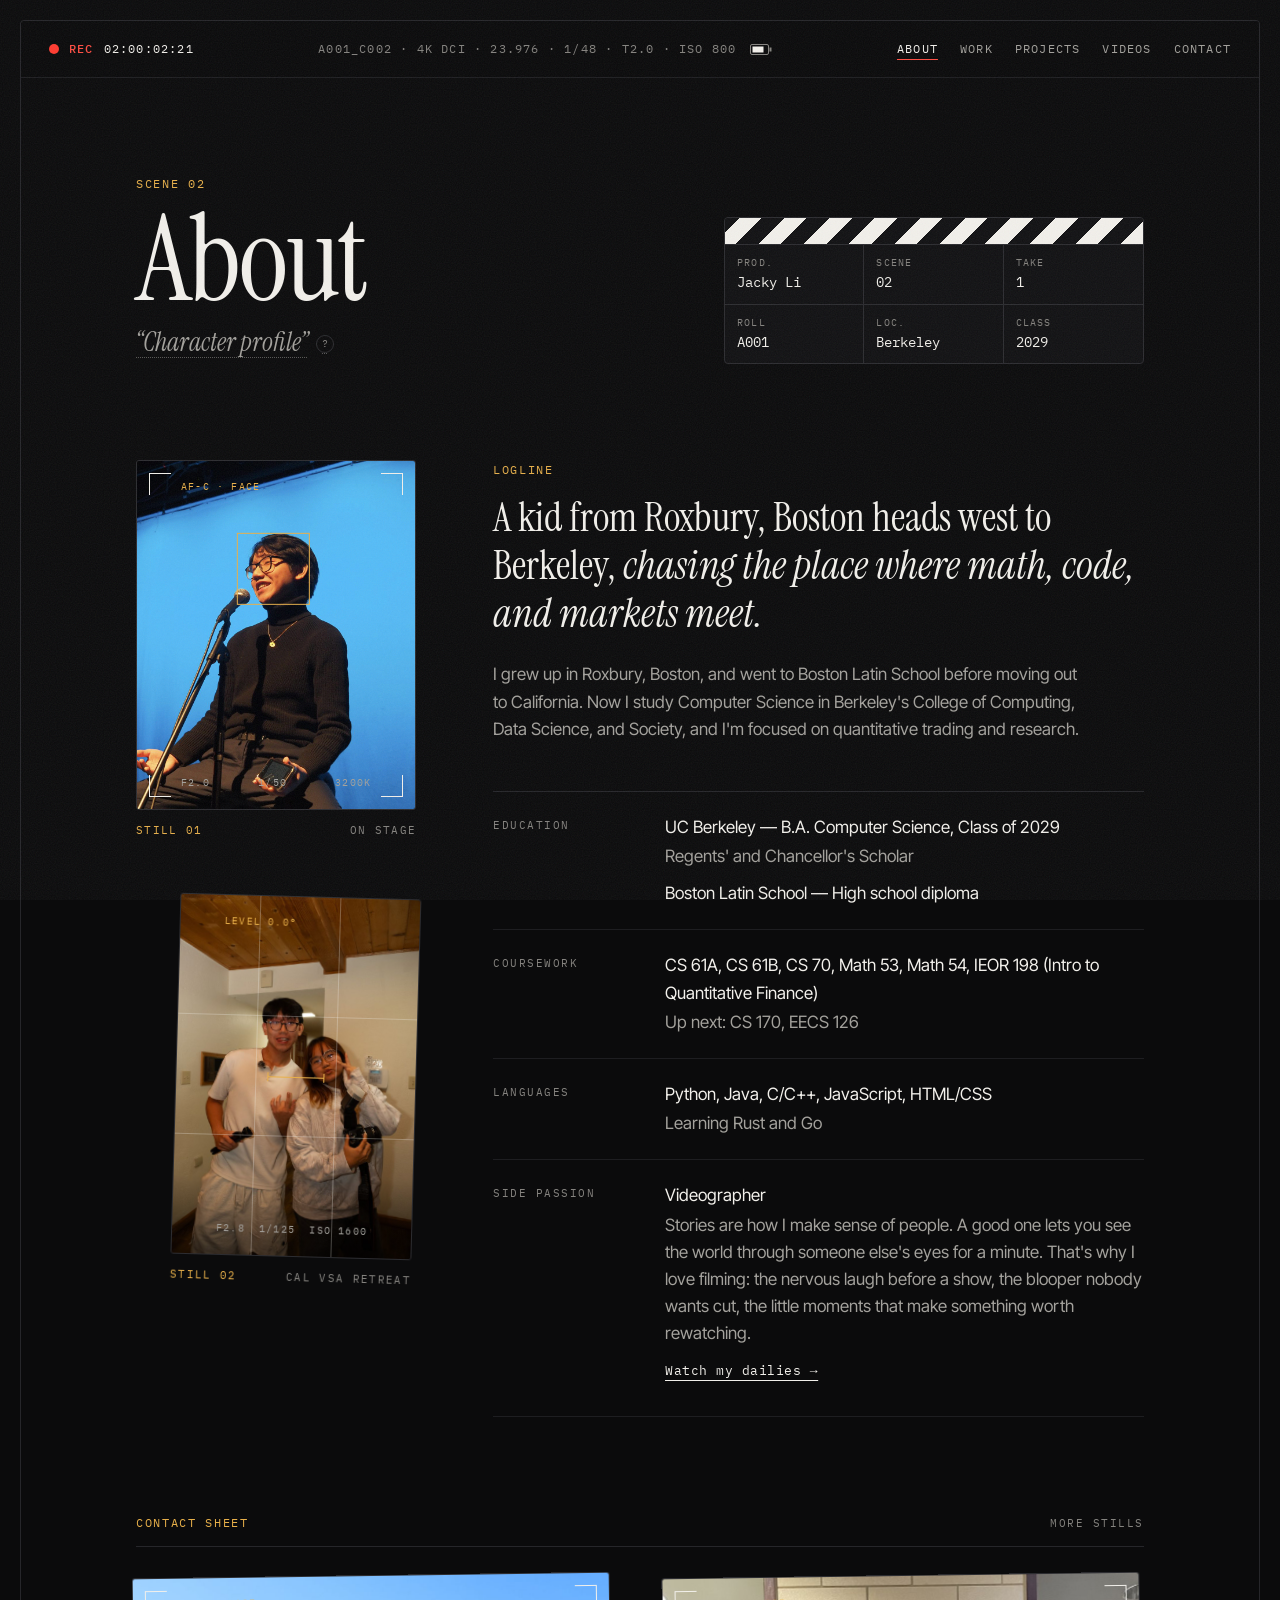
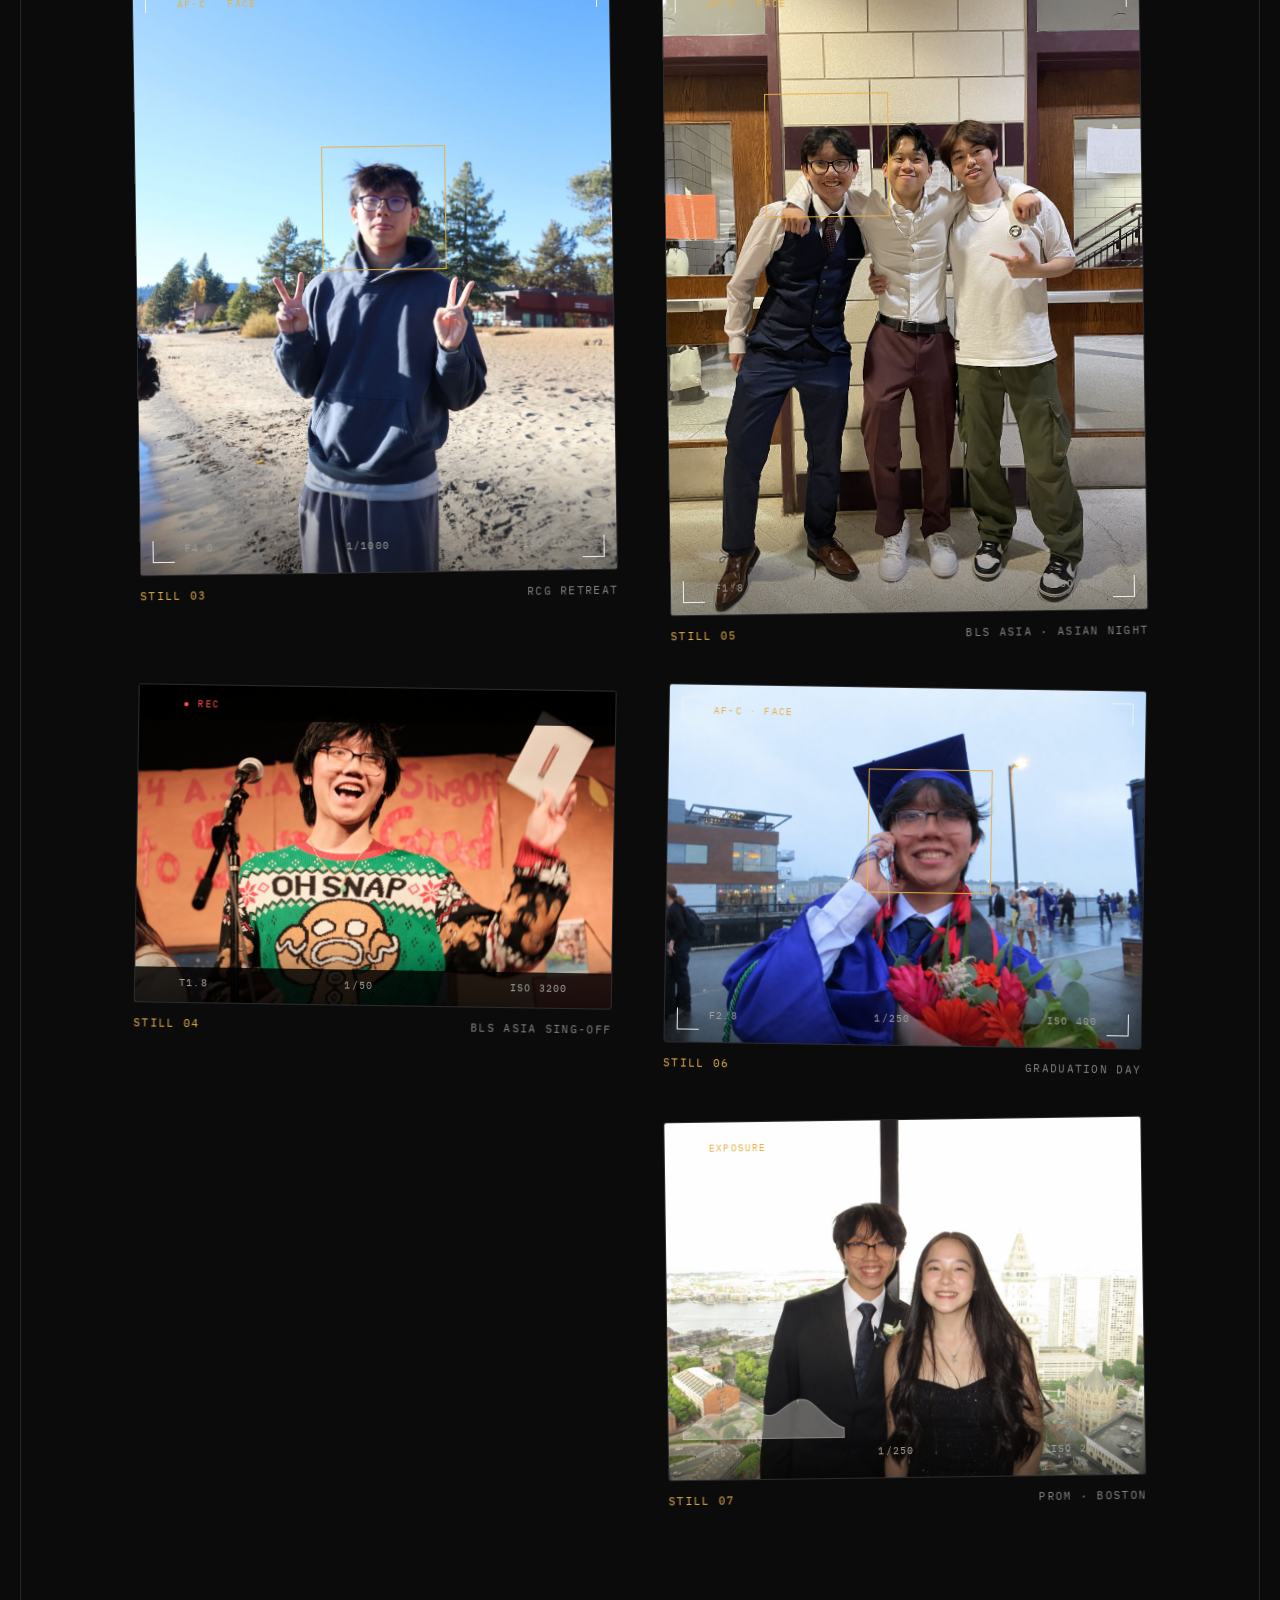
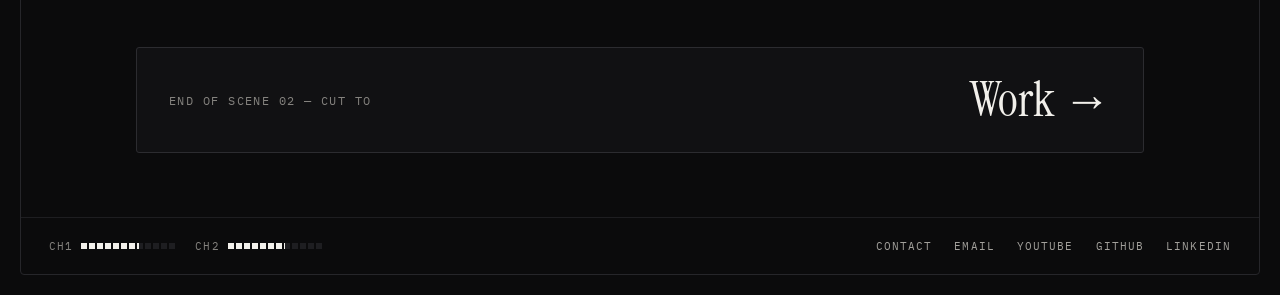
==== commit 9efa22a7: "mobile bug fixes" ====
--- a/about/index.html
+++ b/about/index.html
@@ -17,16 +17,16 @@
 <link rel="icon" href="/assets/img/favicon.svg" type="image/svg+xml">
 <link rel="apple-touch-icon" href="/assets/img/apple-touch-icon.png">
 <link rel="preload" href="/assets/fonts/instrument-serif-latin-400-normal.woff2" as="font" type="font/woff2" crossorigin>
+<link rel="preload" href="/assets/fonts/ibm-plex-mono-latin-400-normal.woff2" as="font" type="font/woff2" crossorigin>
 <link rel="preload" href="/assets/fonts/inter-tight-latin-wght-normal.woff2" as="font" type="font/woff2" crossorigin>
 <script>document.documentElement.classList.add("js")</script>
-<link rel="stylesheet" href="/assets/css/style.css?v=66b57c6b">
+<link rel="stylesheet" href="/assets/css/style.css?v=0f42ee3f">
 <script src="/assets/js/photos.js?v=21fab1f3" defer></script>
-<script src="/assets/js/dailies.js?v=c4d9ae60" defer></script>
-<script src="/assets/js/main.js?v=ff65e62e" defer></script>
+
+<script src="/assets/js/main.js?v=54a49ab9" defer></script>
 </head>
 <body data-scene="02">
 <a class="skip" href="#main">Skip to content</a>
-<div class="playhead" aria-hidden="true"></div>
 <div class="monitor">
 <header class="hud hud-top">
 <a class="rec" href="/" aria-label="Jacky Li, home"><span class="rec-dot" aria-hidden="true"></span><span class="rec-label">Rec</span><span class="tc" data-timecode aria-hidden="true">02:00:00:00</span></a>
@@ -39,6 +39,7 @@
 <a href="/contact/">Contact</a>
 </nav>
 <button class="menu-btn" type="button" data-menu-open aria-haspopup="dialog" aria-expanded="false"><span class="menu-icon" aria-hidden="true"></span>Menu</button>
+<div class="playhead" aria-hidden="true"></div>
 </header>
 <dialog class="scene-menu" data-menu aria-label="Site menu">
 <div class="sm-bar">
--- a/assets/css/style.css
+++ b/assets/css/style.css
@@ -140,7 +140,7 @@
   letter-spacing: 0.1em;
   text-transform: uppercase;
 }
-.hud-top { border-bottom: 1px solid var(--line); }
+.hud-top { position: relative; border-bottom: 1px solid var(--line); }
 .hud-bottom { margin-top: auto; border-top: 1px solid var(--line); font-size: 0.6875rem; color: var(--dim); }
 
 .rec {
@@ -273,6 +273,9 @@
   font-size: clamp(4.25rem, 16vw, 11.5rem);
   line-height: 0.88;
   letter-spacing: -0.02em;
+  /* room for the "y" descender and the colour fringe, so nothing is clipped */
+  padding: 0.04em 0.06em 0.2em;
+  margin-bottom: -0.2em;
 }
 .subtitle {
   display: inline-block;
@@ -731,6 +734,14 @@
   transition: transform 0.4s ease, filter 0.4s ease;
   filter: saturate(0.9);
 }
+.daily-thumb video {
+  position: absolute;
+  inset: 0;
+  width: 100%;
+  height: 100%;
+  object-fit: cover;
+  background: #000;
+}
 .daily:hover .daily-thumb img { transform: scale(1.03); filter: saturate(1); }
 .daily-thumb::after {
   content: "";
@@ -855,7 +866,8 @@
 }
 .screening-close:hover { color: var(--rec-text); }
 .screening-frame { aspect-ratio: var(--ar, 1.7778); background: #000; }
-.screening-frame iframe { display: block; width: 100%; height: 100%; border: 0; }
+.screening-frame iframe, .screening-frame video, .screening-frame img { display: block; width: 100%; height: 100%; border: 0; background: #000; }
+.screening-frame img { object-fit: contain; }
 
 /* ==========================================================================
    Cinematics: page cuts, focus pulls, cursor tracking, reveals.
@@ -864,26 +876,25 @@
 
 /* Page-to-page "cut" (browsers without view transitions just navigate normally) */
 @view-transition { navigation: auto; }
-::view-transition-old(root) { animation: vt-out 0.16s ease-in both; }
-::view-transition-new(root) { animation: vt-in 0.34s ease-out both; }
-@keyframes vt-out { to { opacity: 0; filter: brightness(2.4) blur(6px); } }
-@keyframes vt-in { from { opacity: 0; filter: brightness(1.9) blur(10px); transform: scale(1.012); } }
-
-/* Scroll playhead along the top edge */
+::view-transition-old(root) { animation: vt-out 0.1s ease-in both; }
+::view-transition-new(root) { animation: vt-in 0.22s ease-out both; }
+@keyframes vt-out { to { opacity: 0; } }
+@keyframes vt-in { from { opacity: 0; filter: brightness(1.6); } }
+
+/* Scroll playhead: a thin red bar on the bottom edge of the top bar (set by main.js) */
 .playhead {
-  position: fixed;
-  inset: 0 0 auto 0;
+  position: absolute;
+  left: 0;
+  right: 0;
+  bottom: -1px;
   height: 2px;
-  z-index: 60;
+  z-index: 1;
   background: var(--rec);
-  transform: scaleX(0);
+  transform: scaleX(var(--p, 0));
   transform-origin: 0 50%;
   pointer-events: none;
 }
-@supports (animation-timeline: scroll()) {
-  .playhead { animation: playhead linear both; animation-timeline: scroll(root); }
-}
-@keyframes playhead { to { transform: scaleX(1); } }
+
 
 /* Top bar stays in frame on larger screens */
 @media (min-width: 721px) {
@@ -904,17 +915,16 @@
 .hero h1 {
   --ab: 1.5px;
   text-shadow: calc(var(--ab) * -1) 0 rgba(255, 59, 48, 0.42), var(--ab) 0 rgba(90, 200, 255, 0.34);
-  animation: rack 1.5s cubic-bezier(.2, .7, .2, 1) 0.45s both;
-  will-change: transform, filter;
-}
-.hero .kicker { animation: type 1s steps(30) 0.15s both; }
-.hero .subtitle { animation: rise 0.7s ease-out 1.35s both; }
-.hero .now { animation: rise 0.7s ease-out 1.6s both; }
-.stage .corners span { animation: snap 0.6s cubic-bezier(.2, 1.3, .4, 1) 0.1s both; }
-.stage .title-safe, .stage .thirds { animation: fade 1.2s ease-out 0.6s both; }
-
-@keyframes rack { 0% { filter: blur(26px); opacity: 0; } 55% { filter: blur(3px); opacity: 1; } 72% { filter: blur(5px); } 100% { filter: blur(0); opacity: 1; } }
-@keyframes type { from { clip-path: inset(0 100% 0 0); } to { clip-path: inset(0 0 0 0); } }
+  animation: rack 0.85s cubic-bezier(.2, .7, .2, 1) 0.05s backwards;
+}
+.hero .kicker { animation: type 0.55s steps(30) both; }
+.hero .subtitle { animation: rise 0.5s ease-out 0.45s backwards; }
+.hero .now { animation: rise 0.5s ease-out 0.6s backwards; }
+.stage .corners span { animation: snap 0.5s cubic-bezier(.2, 1.3, .4, 1) backwards; }
+.stage .title-safe, .stage .thirds { animation: fade 0.8s ease-out 0.2s backwards; }
+
+@keyframes rack { 0% { filter: blur(18px); opacity: 0; } 60% { filter: blur(2px); opacity: 1; } 75% { filter: blur(3px); } 100% { filter: none; opacity: 1; } }
+@keyframes type { from { clip-path: inset(0 100% 0 0); } to { clip-path: none; } }
 @keyframes rise { from { opacity: 0; transform: translateY(14px); } }
 @keyframes fade { from { opacity: 0; } }
 @keyframes snap { from { opacity: 0; transform: scale(1.8); } }
@@ -1000,9 +1010,9 @@
 /* Scroll reveals (only when JavaScript is running, so content never hides without it) */
 .js [data-reveal] {
   opacity: 0;
-  transform: translateY(22px);
-  transition: opacity 0.7s ease-out, transform 0.7s cubic-bezier(.2, .7, .2, 1);
-  transition-delay: calc(var(--i, 0) * 70ms);
+  transform: translateY(14px);
+  transition: opacity 0.4s ease-out, transform 0.45s cubic-bezier(.2, .7, .2, 1);
+  transition-delay: calc(var(--i, 0) * 40ms);
 }
 .js [data-reveal].in { opacity: 1; transform: none; }
 
@@ -1132,6 +1142,9 @@
     cursor: pointer;
   }
   .menu-icon { position: relative; width: 16px; height: 10px; border-top: 1.5px solid currentColor; border-bottom: 1.5px solid currentColor; }
+  /* Phones: the monitor goes edge to edge, so the pinned top bar covers the full width */
+  body { padding: 0; }
+  .monitor { border-width: 0; border-radius: 0; }
   .js .hud-top {
     position: sticky;
     top: 0;
@@ -1139,9 +1152,17 @@
     flex-wrap: nowrap;
     padding-top: 8px;
     padding-bottom: 8px;
-    background: rgba(11, 11, 12, 0.85);
-    -webkit-backdrop-filter: blur(12px);
-    backdrop-filter: blur(12px);
+    background: var(--bg);
+  }
+  /* solid fill above the bar, so nothing shows through during overscroll or under the status bar */
+  .js .hud-top::before {
+    content: "";
+    position: absolute;
+    left: 0;
+    right: 0;
+    bottom: 100%;
+    height: 120px;
+    background: var(--bg);
   }
 
   /* Short-form videos: two-column grid, every card fully visible */
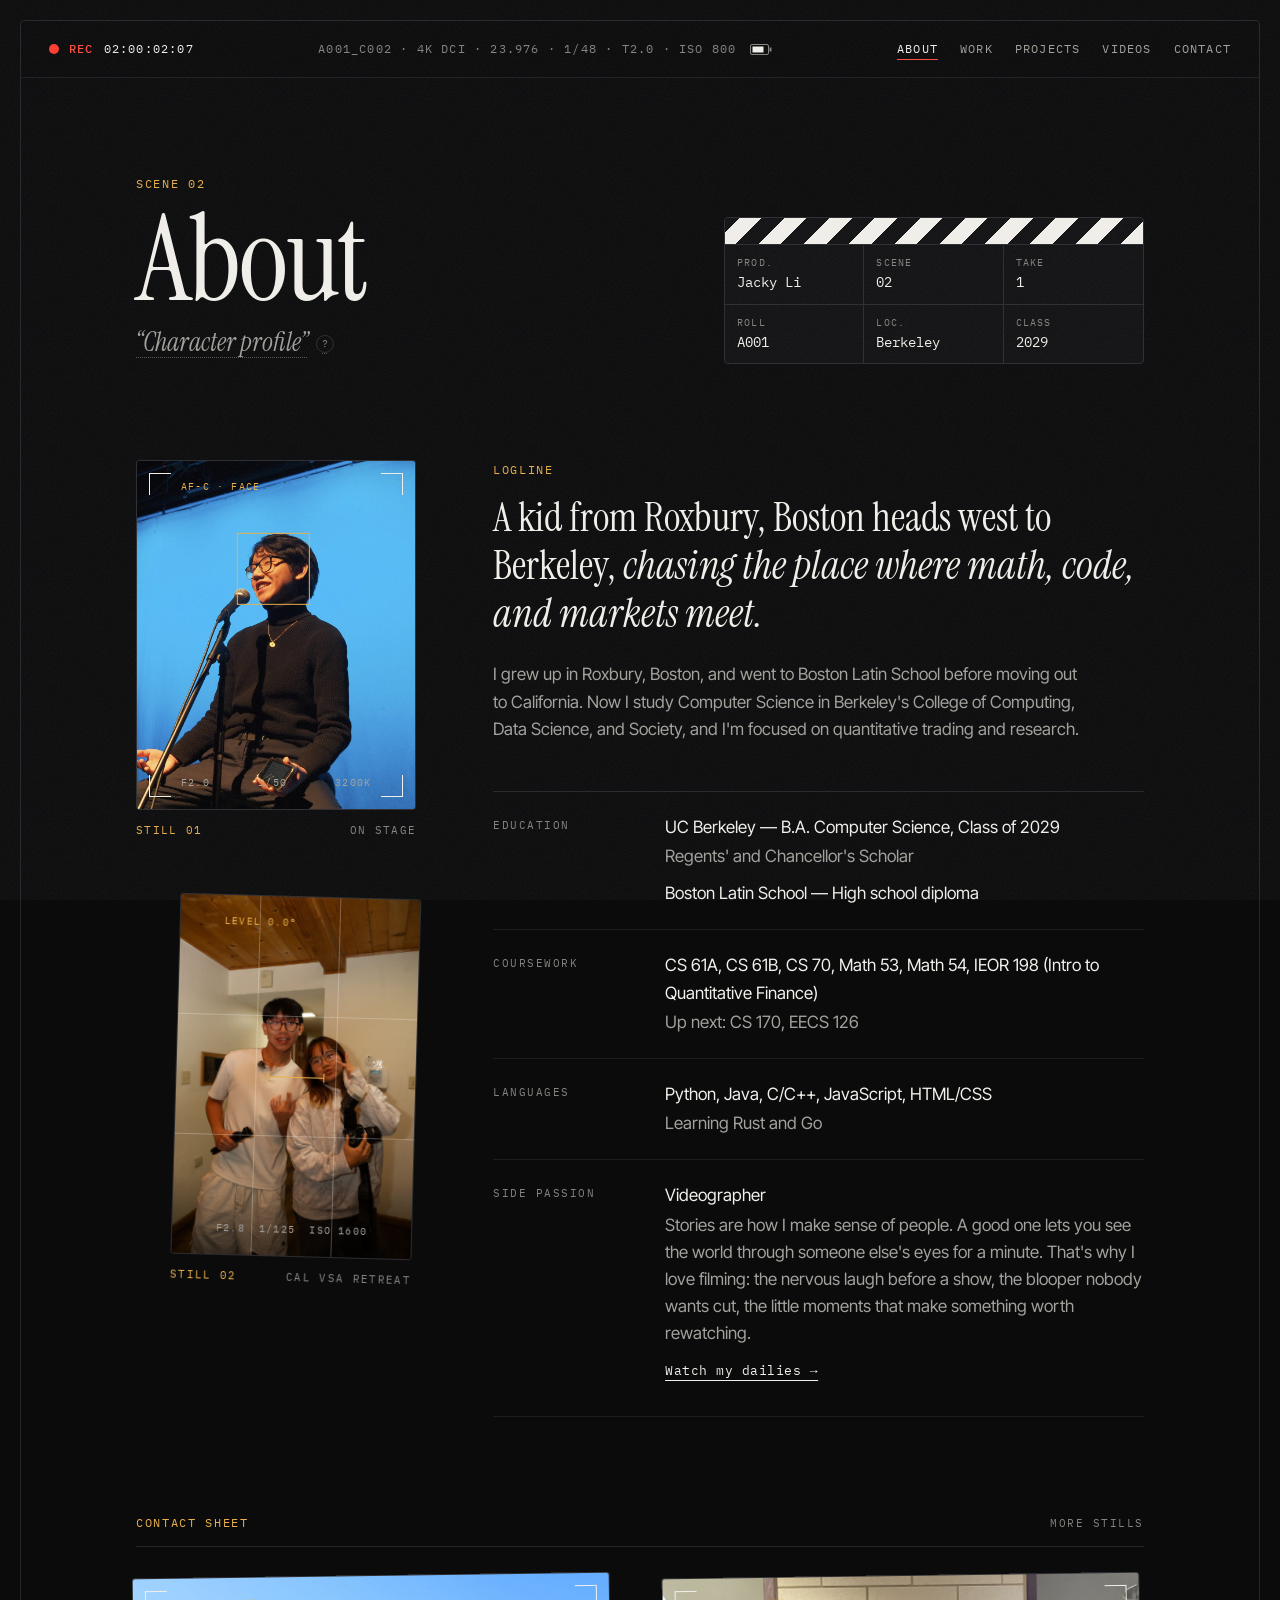
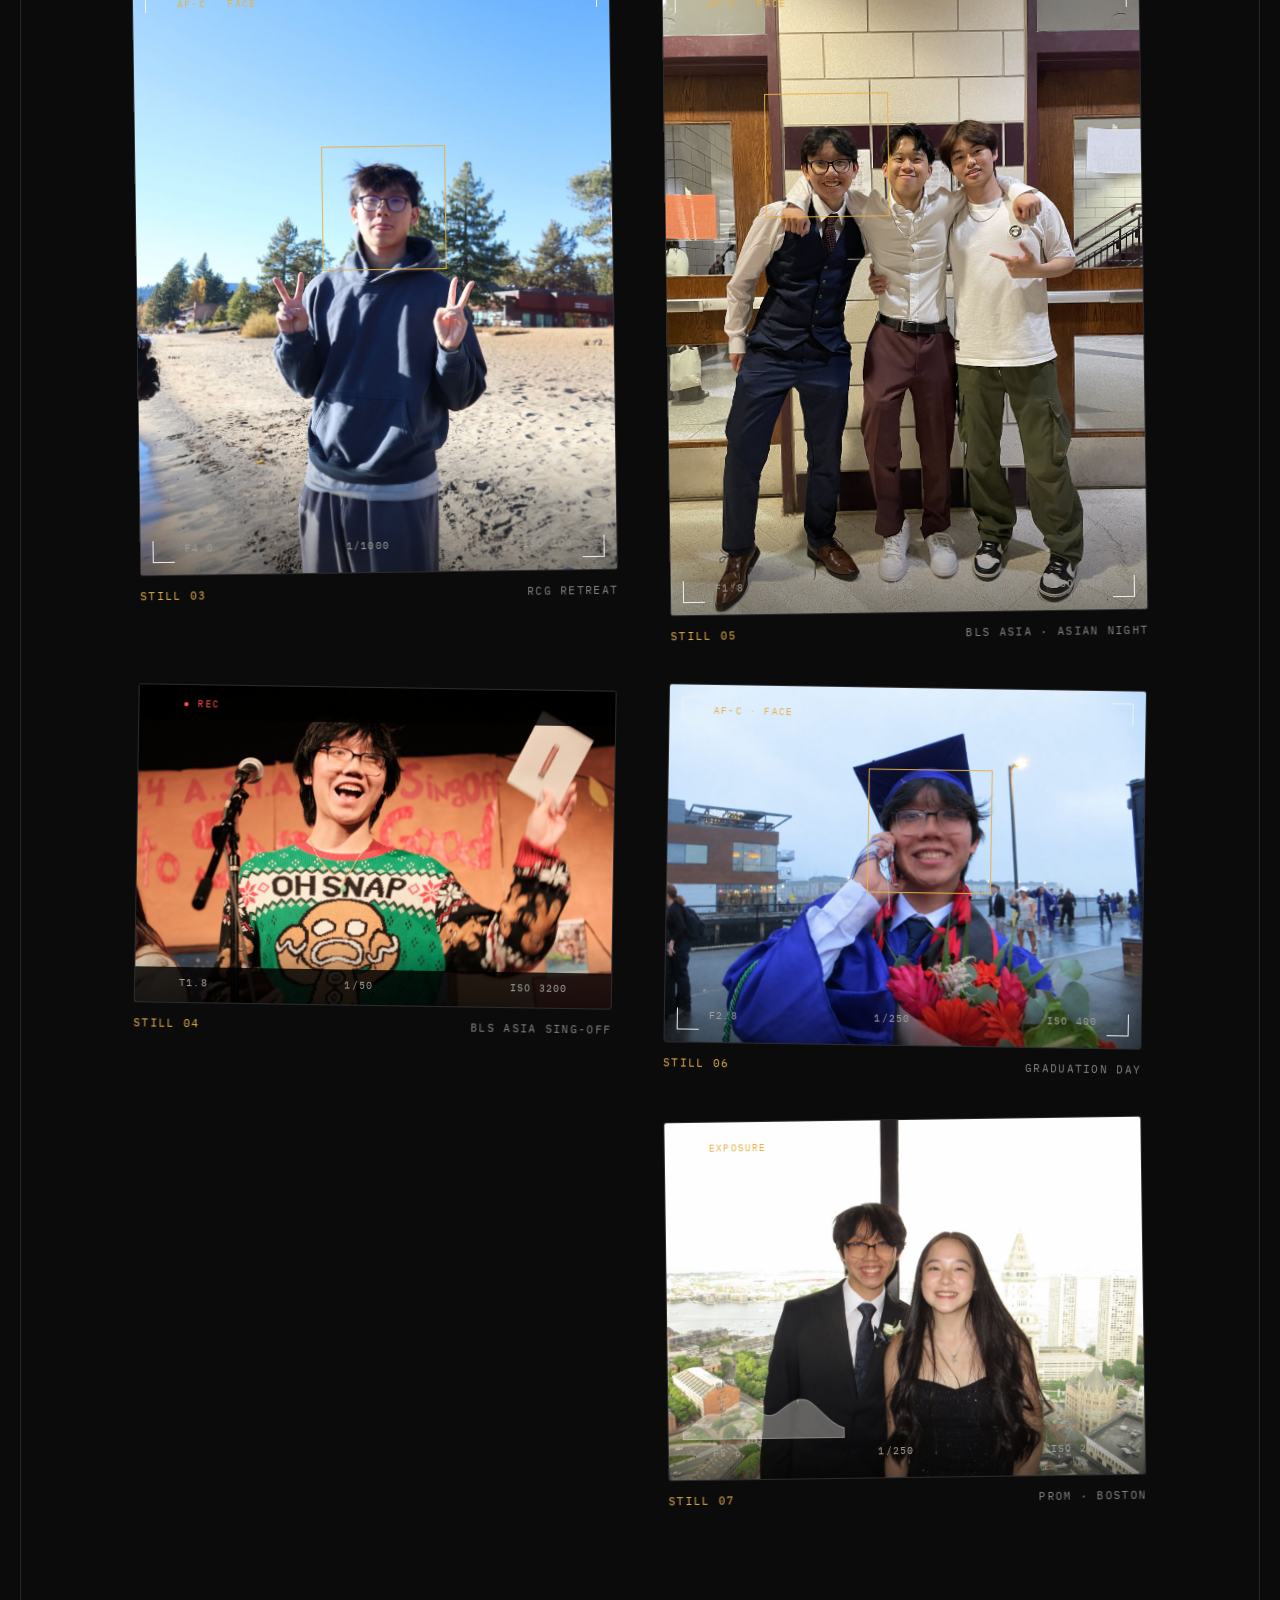
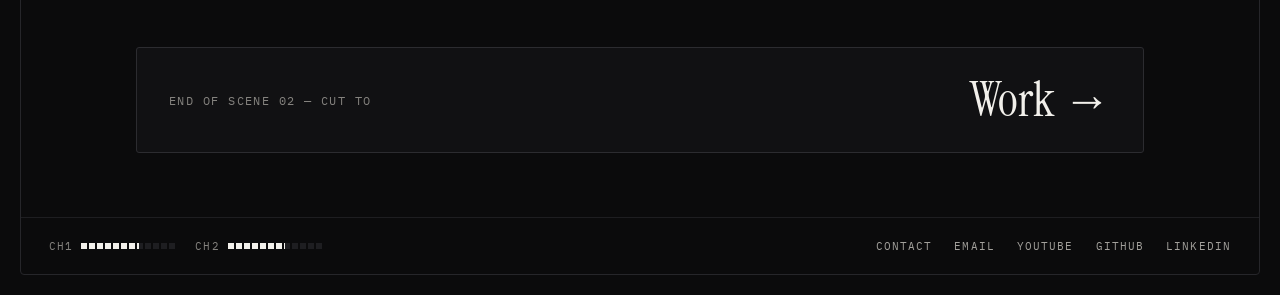
==== commit 32c06a05: "more mobile bug fixes" ====
--- a/about/index.html
+++ b/about/index.html
@@ -20,7 +20,7 @@
 <link rel="preload" href="/assets/fonts/ibm-plex-mono-latin-400-normal.woff2" as="font" type="font/woff2" crossorigin>
 <link rel="preload" href="/assets/fonts/inter-tight-latin-wght-normal.woff2" as="font" type="font/woff2" crossorigin>
 <script>document.documentElement.classList.add("js")</script>
-<link rel="stylesheet" href="/assets/css/style.css?v=0f42ee3f">
+<link rel="stylesheet" href="/assets/css/style.css?v=398c632e">
 <script src="/assets/js/photos.js?v=21fab1f3" defer></script>
 
 <script src="/assets/js/main.js?v=54a49ab9" defer></script>
--- a/assets/css/style.css
+++ b/assets/css/style.css
@@ -267,15 +267,16 @@
 
 .hero { position: relative; display: flex; flex-direction: column; align-items: center; }
 .hero h1 {
-  margin: 20px 0 0;
+  /* Safari clips text that has a text-shadow to its line box, so the line must be
+     tall enough to hold the descenders of "J" and "y". The negative margins keep
+     the visual spacing the same as a tight 0.88 line height. */
+  margin: calc(20px - 0.17em) 0 -0.21em;
+  padding: 0 0.06em;
   font-family: var(--serif);
   font-weight: 400;
   font-size: clamp(4.25rem, 16vw, 11.5rem);
-  line-height: 0.88;
+  line-height: 1.3;
   letter-spacing: -0.02em;
-  /* room for the "y" descender and the colour fringe, so nothing is clipped */
-  padding: 0.04em 0.06em 0.2em;
-  margin-bottom: -0.2em;
 }
 .subtitle {
   display: inline-block;
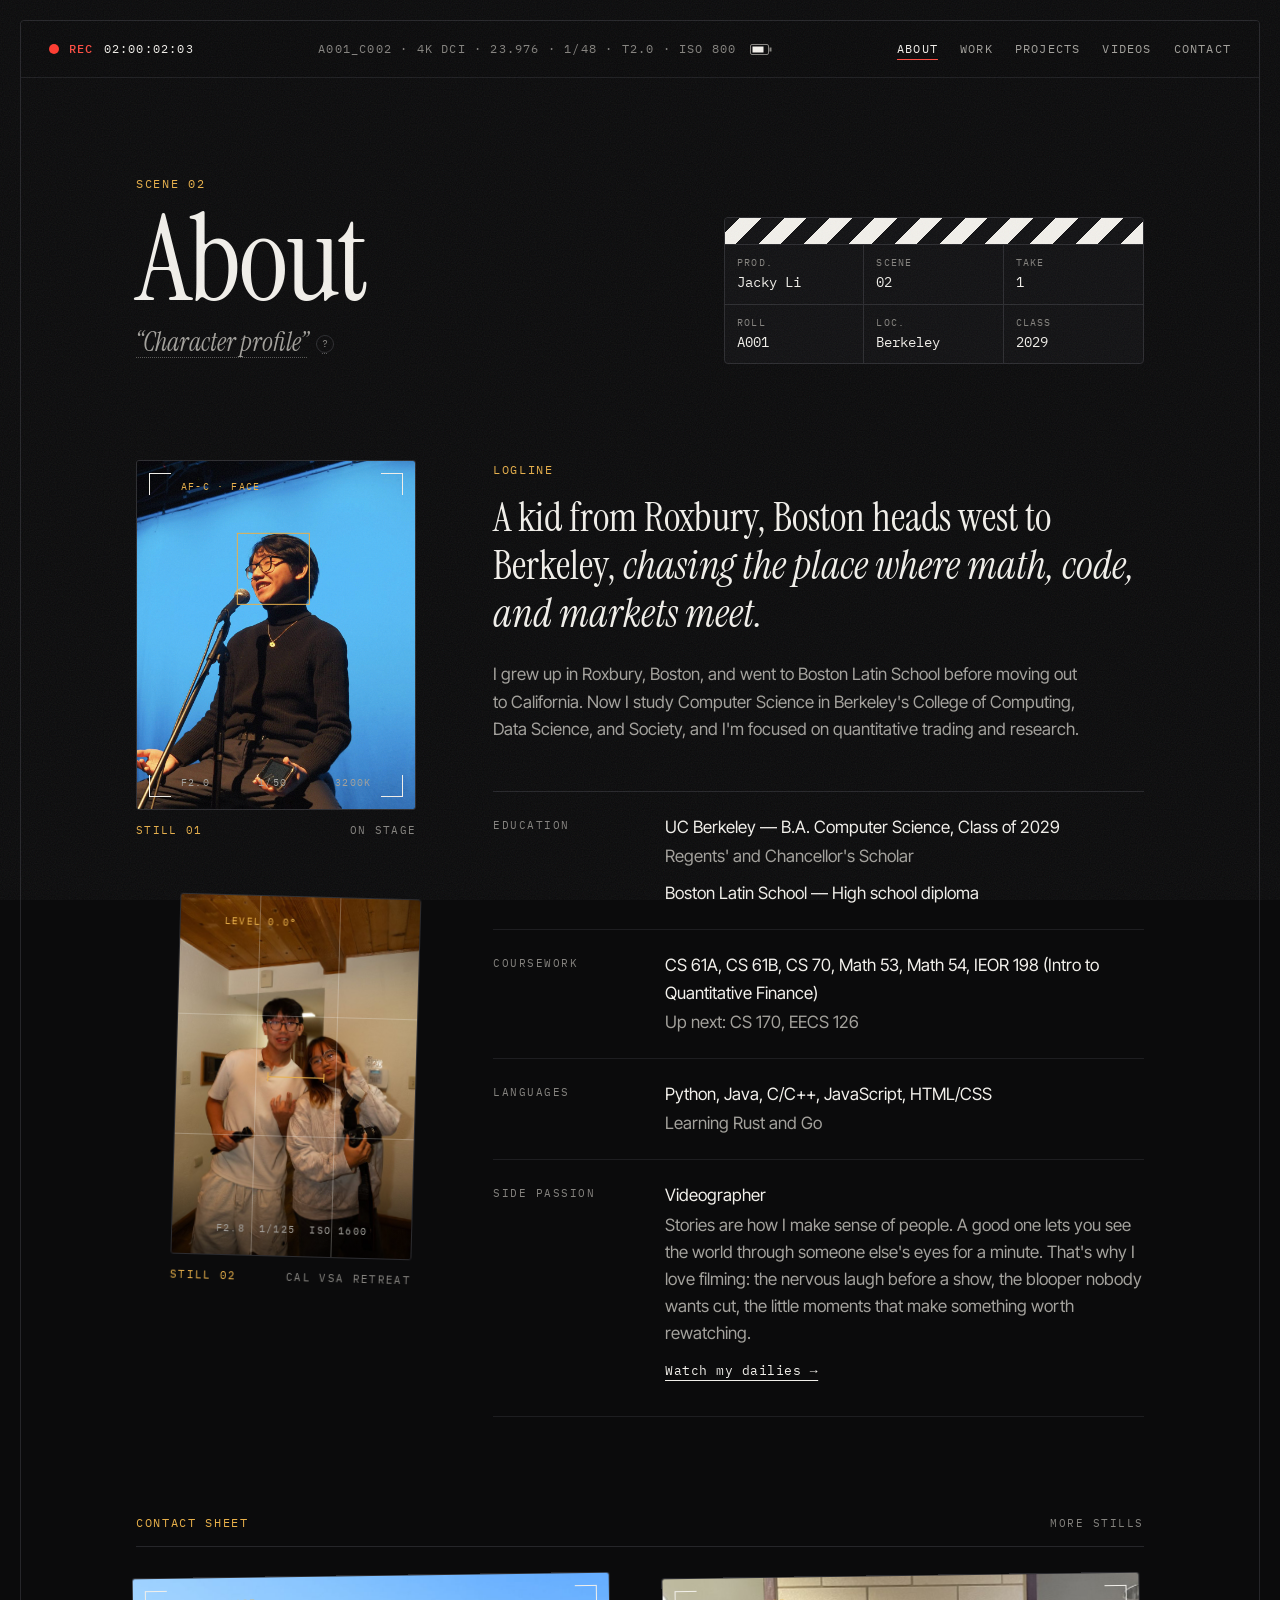
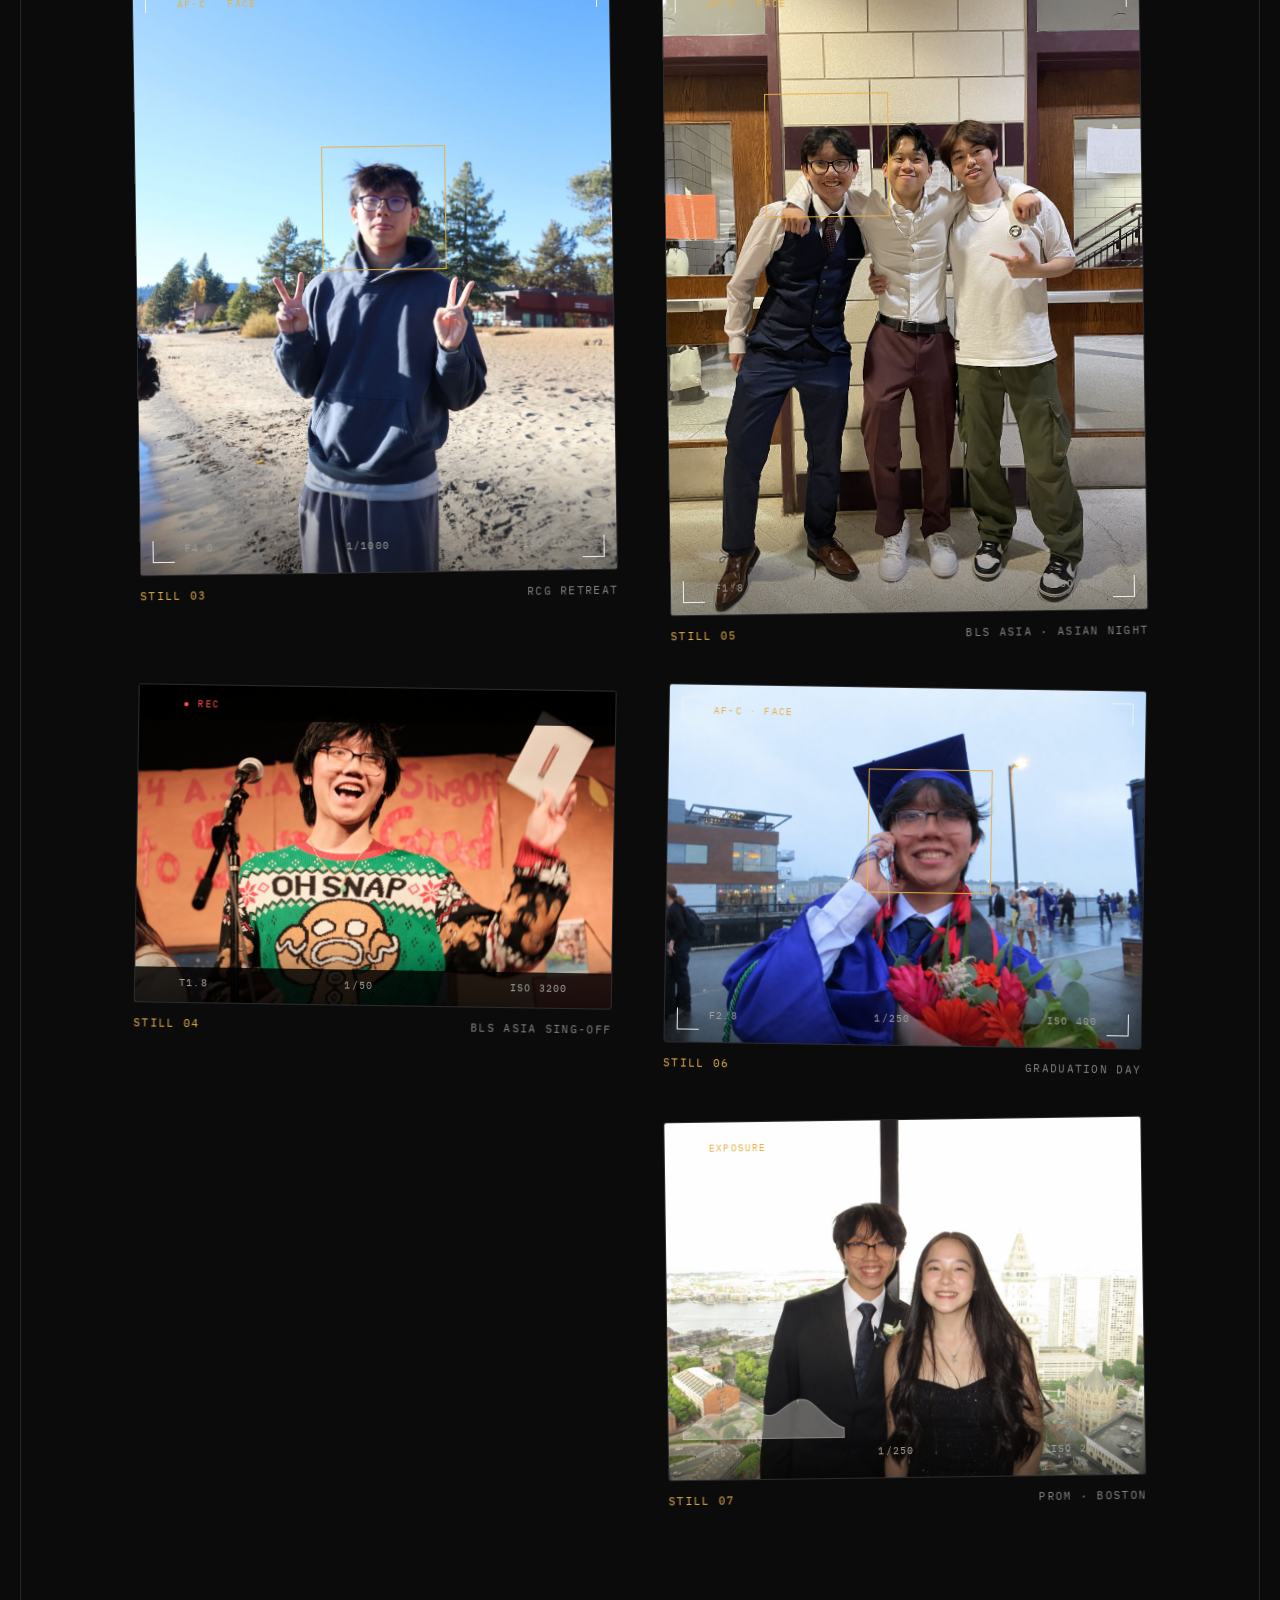
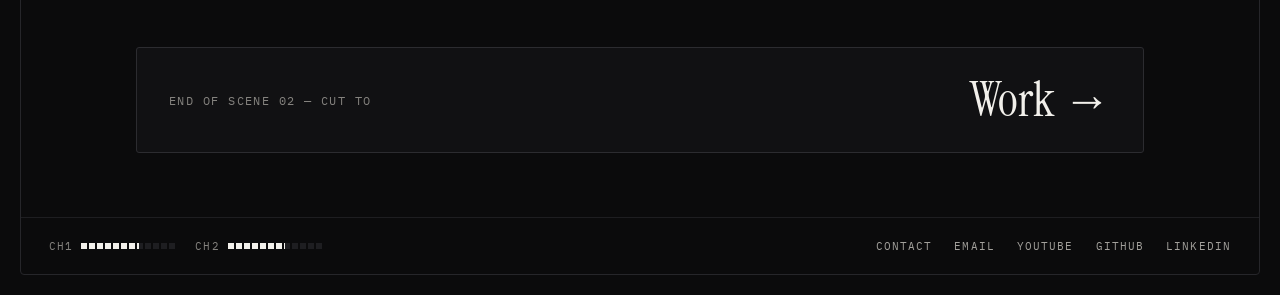
==== commit a984a54f: "nav bar background scrolling bug" ====
--- a/about/index.html
+++ b/about/index.html
@@ -20,10 +20,10 @@
 <link rel="preload" href="/assets/fonts/ibm-plex-mono-latin-400-normal.woff2" as="font" type="font/woff2" crossorigin>
 <link rel="preload" href="/assets/fonts/inter-tight-latin-wght-normal.woff2" as="font" type="font/woff2" crossorigin>
 <script>document.documentElement.classList.add("js")</script>
-<link rel="stylesheet" href="/assets/css/style.css?v=398c632e">
+<link rel="stylesheet" href="/assets/css/style.css?v=c446a992">
 <script src="/assets/js/photos.js?v=21fab1f3" defer></script>
 
-<script src="/assets/js/main.js?v=54a49ab9" defer></script>
+<script src="/assets/js/main.js?v=b190aeb2" defer></script>
 </head>
 <body data-scene="02">
 <a class="skip" href="#main">Skip to content</a>
--- a/assets/css/style.css
+++ b/assets/css/style.css
@@ -141,6 +141,8 @@
   text-transform: uppercase;
 }
 .hud-top { position: relative; border-bottom: 1px solid var(--line); }
+/* in-page links (like Work → Projects) land below the pinned top bar */
+.js { scroll-padding-top: calc(var(--hud-h, 61px) + 16px); }
 .hud-bottom { margin-top: auto; border-top: 1px solid var(--line); font-size: 0.6875rem; color: var(--dim); }
 
 .rec {
@@ -1146,25 +1148,21 @@
   /* Phones: the monitor goes edge to edge, so the pinned top bar covers the full width */
   body { padding: 0; }
   .monitor { border-width: 0; border-radius: 0; }
+  /* The top bar is position: fixed (not sticky) on phones. Safari on iOS 26 only paints the
+     strip behind the clock solid when a fixed element with a background touches the top edge;
+     otherwise the page shows through it while scrolling. --hud-h (set by main.js) reserves its height. */
   .js .hud-top {
-    position: sticky;
+    position: fixed;
     top: 0;
+    left: 0;
+    right: 0;
     z-index: 20;
     flex-wrap: nowrap;
     padding-top: 8px;
     padding-bottom: 8px;
     background: var(--bg);
   }
-  /* solid fill above the bar, so nothing shows through during overscroll or under the status bar */
-  .js .hud-top::before {
-    content: "";
-    position: absolute;
-    left: 0;
-    right: 0;
-    bottom: 100%;
-    height: 120px;
-    background: var(--bg);
-  }
+  .js .monitor { padding-top: var(--hud-h, 61px); }
 
   /* Short-form videos: two-column grid, every card fully visible */
   .reel-strip { padding: 0 12px; }
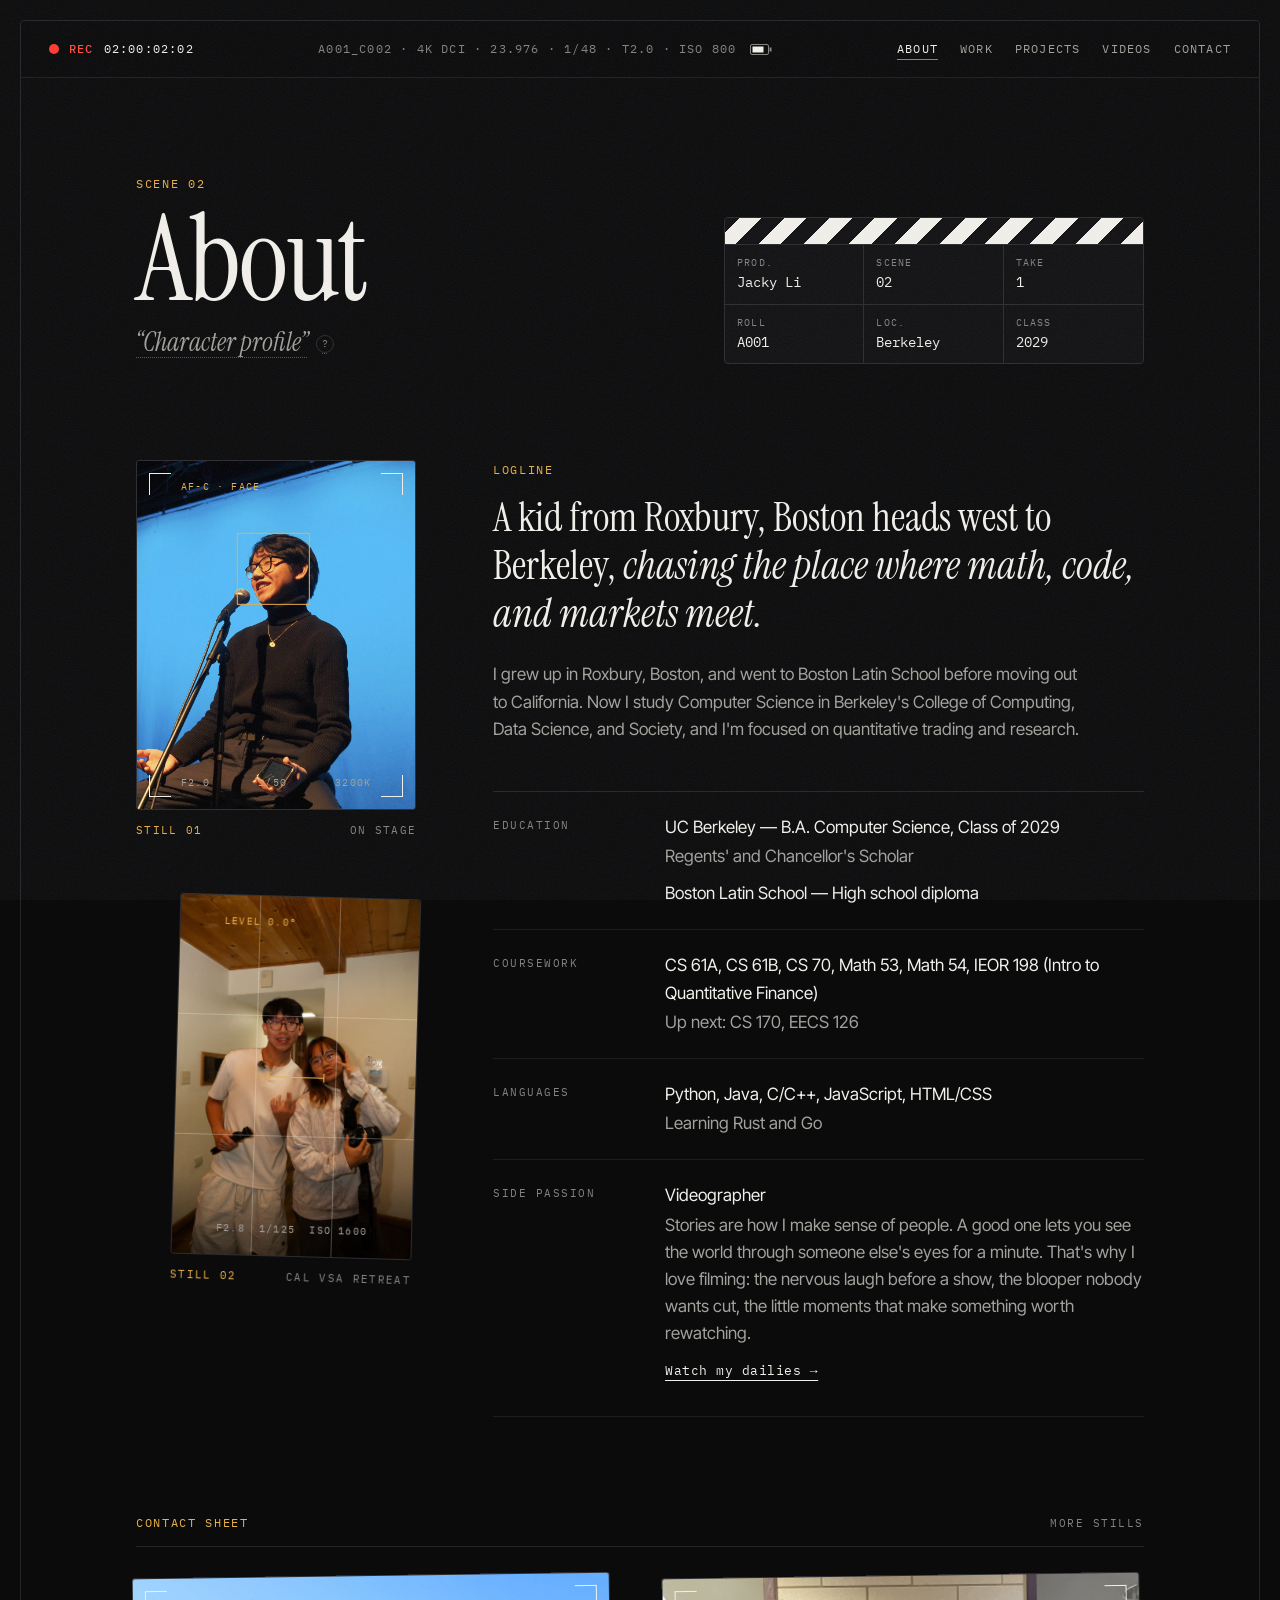
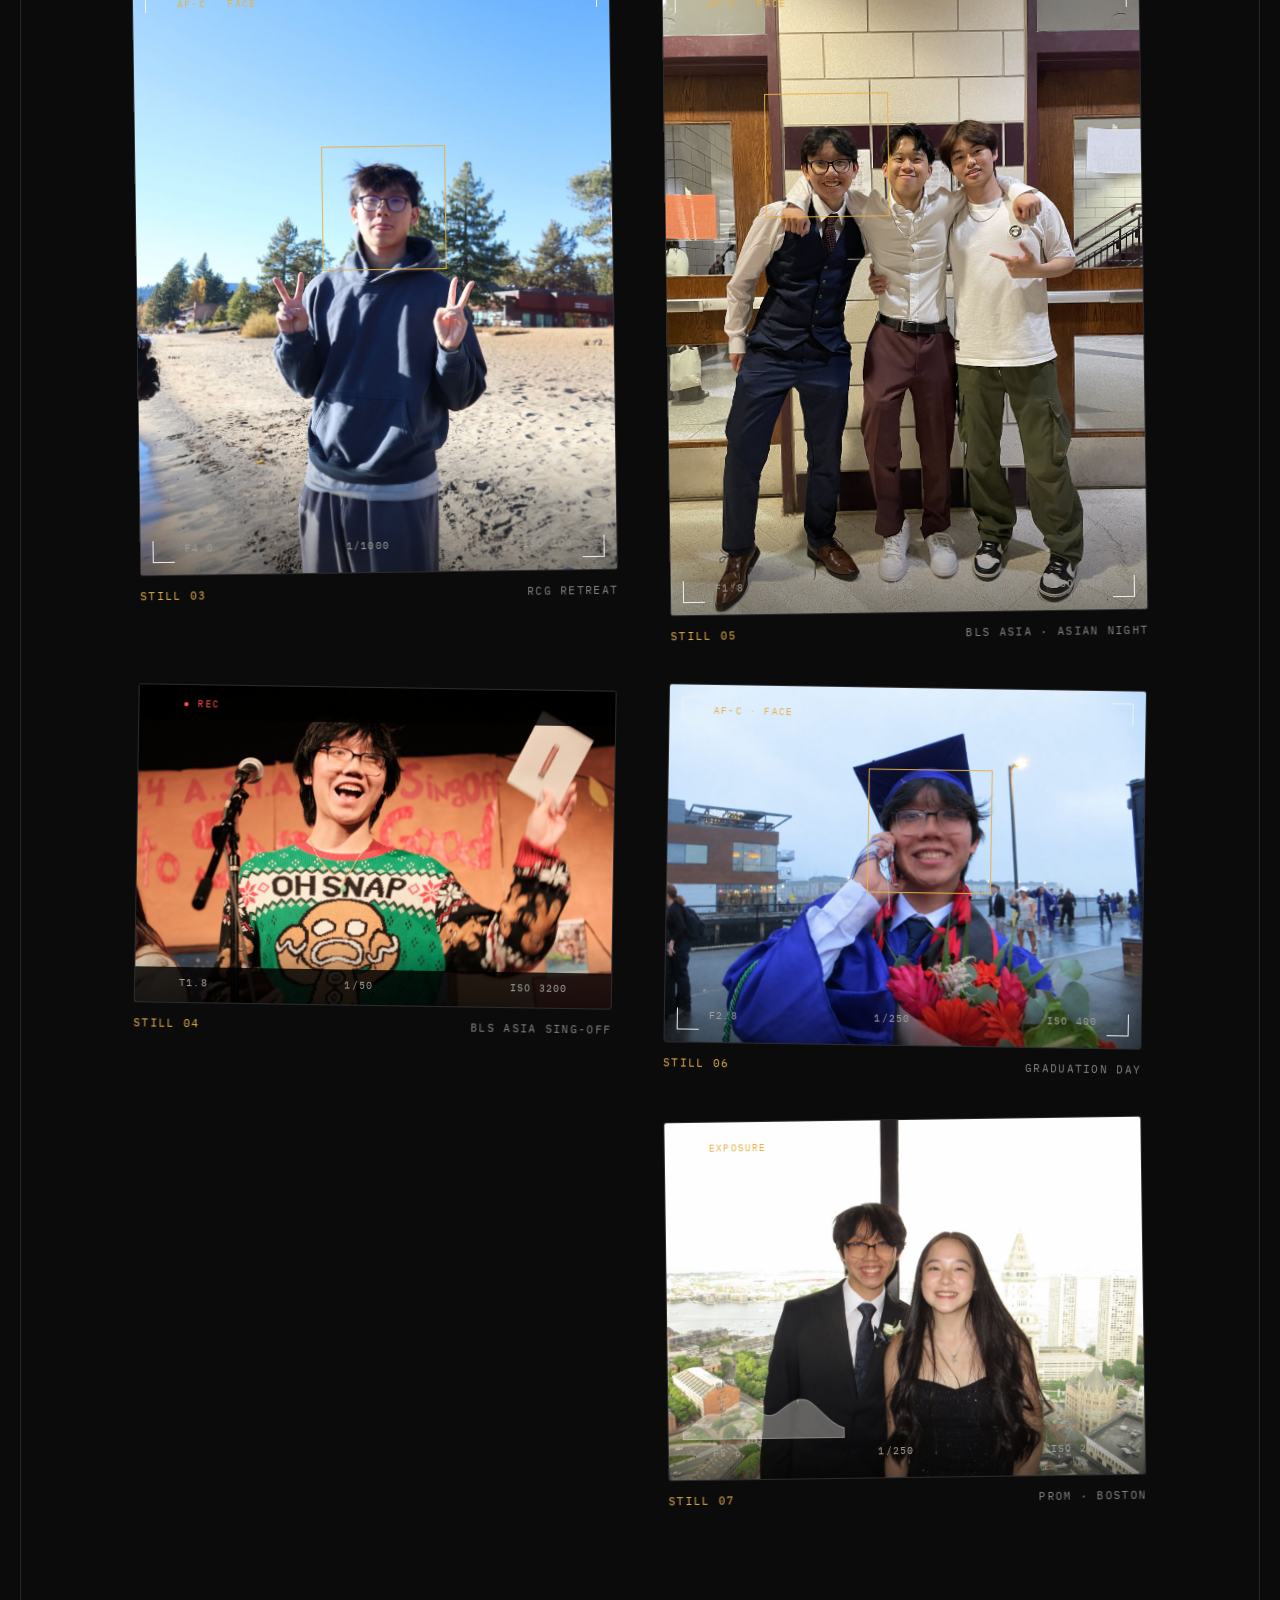
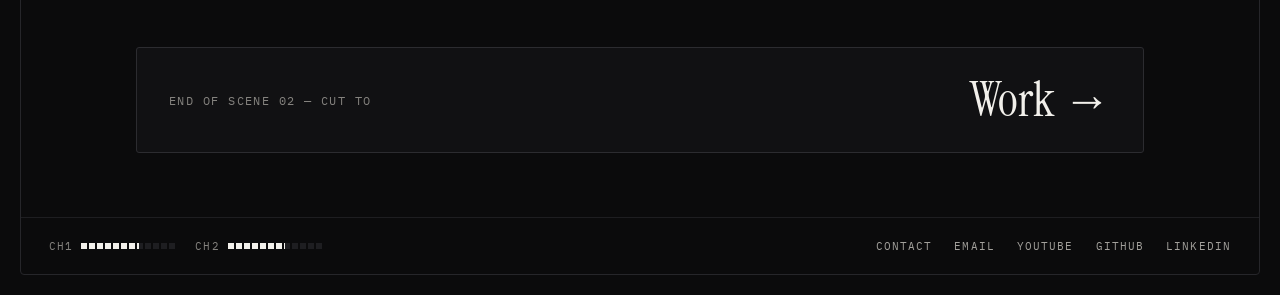
==== commit 16953705: "safari scroll + asian night pic" ====
--- a/about/index.html
+++ b/about/index.html
@@ -20,10 +20,10 @@
 <link rel="preload" href="/assets/fonts/ibm-plex-mono-latin-400-normal.woff2" as="font" type="font/woff2" crossorigin>
 <link rel="preload" href="/assets/fonts/inter-tight-latin-wght-normal.woff2" as="font" type="font/woff2" crossorigin>
 <script>document.documentElement.classList.add("js")</script>
-<link rel="stylesheet" href="/assets/css/style.css?v=c446a992">
+<link rel="stylesheet" href="/assets/css/style.css?v=f7552c68">
 <script src="/assets/js/photos.js?v=21fab1f3" defer></script>
 
-<script src="/assets/js/main.js?v=b190aeb2" defer></script>
+<script src="/assets/js/main.js?v=dea153a8" defer></script>
 </head>
 <body data-scene="02">
 <a class="skip" href="#main">Skip to content</a>
--- a/assets/css/style.css
+++ b/assets/css/style.css
@@ -1163,6 +1163,9 @@
     background: var(--bg);
   }
   .js .monitor { padding-top: var(--hud-h, 61px); }
+  /* Keep the full-screen grain overlay off the top edge, so the top bar is the only fixed
+     layer there and Safari paints the strip behind the clock in its colour. */
+  .js body::after { top: var(--hud-h, 61px); }
 
   /* Short-form videos: two-column grid, every card fully visible */
   .reel-strip { padding: 0 12px; }
